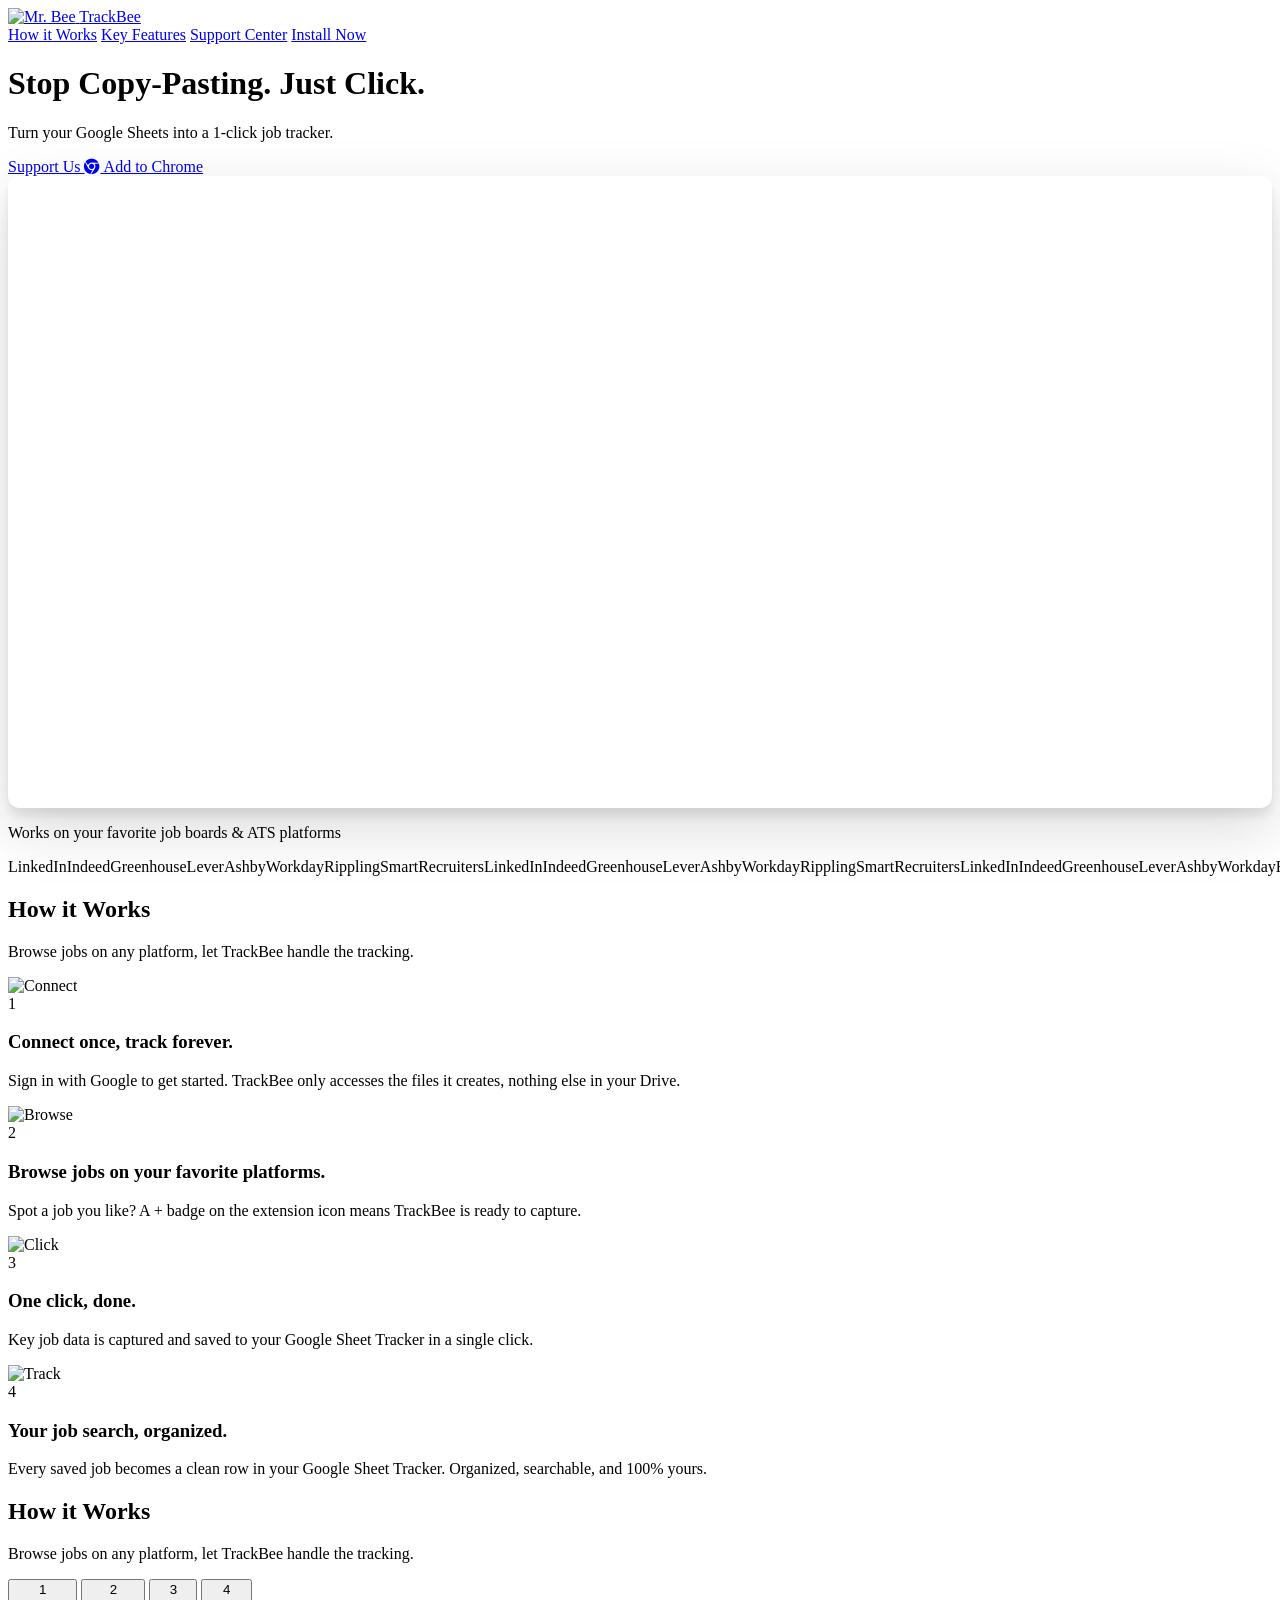
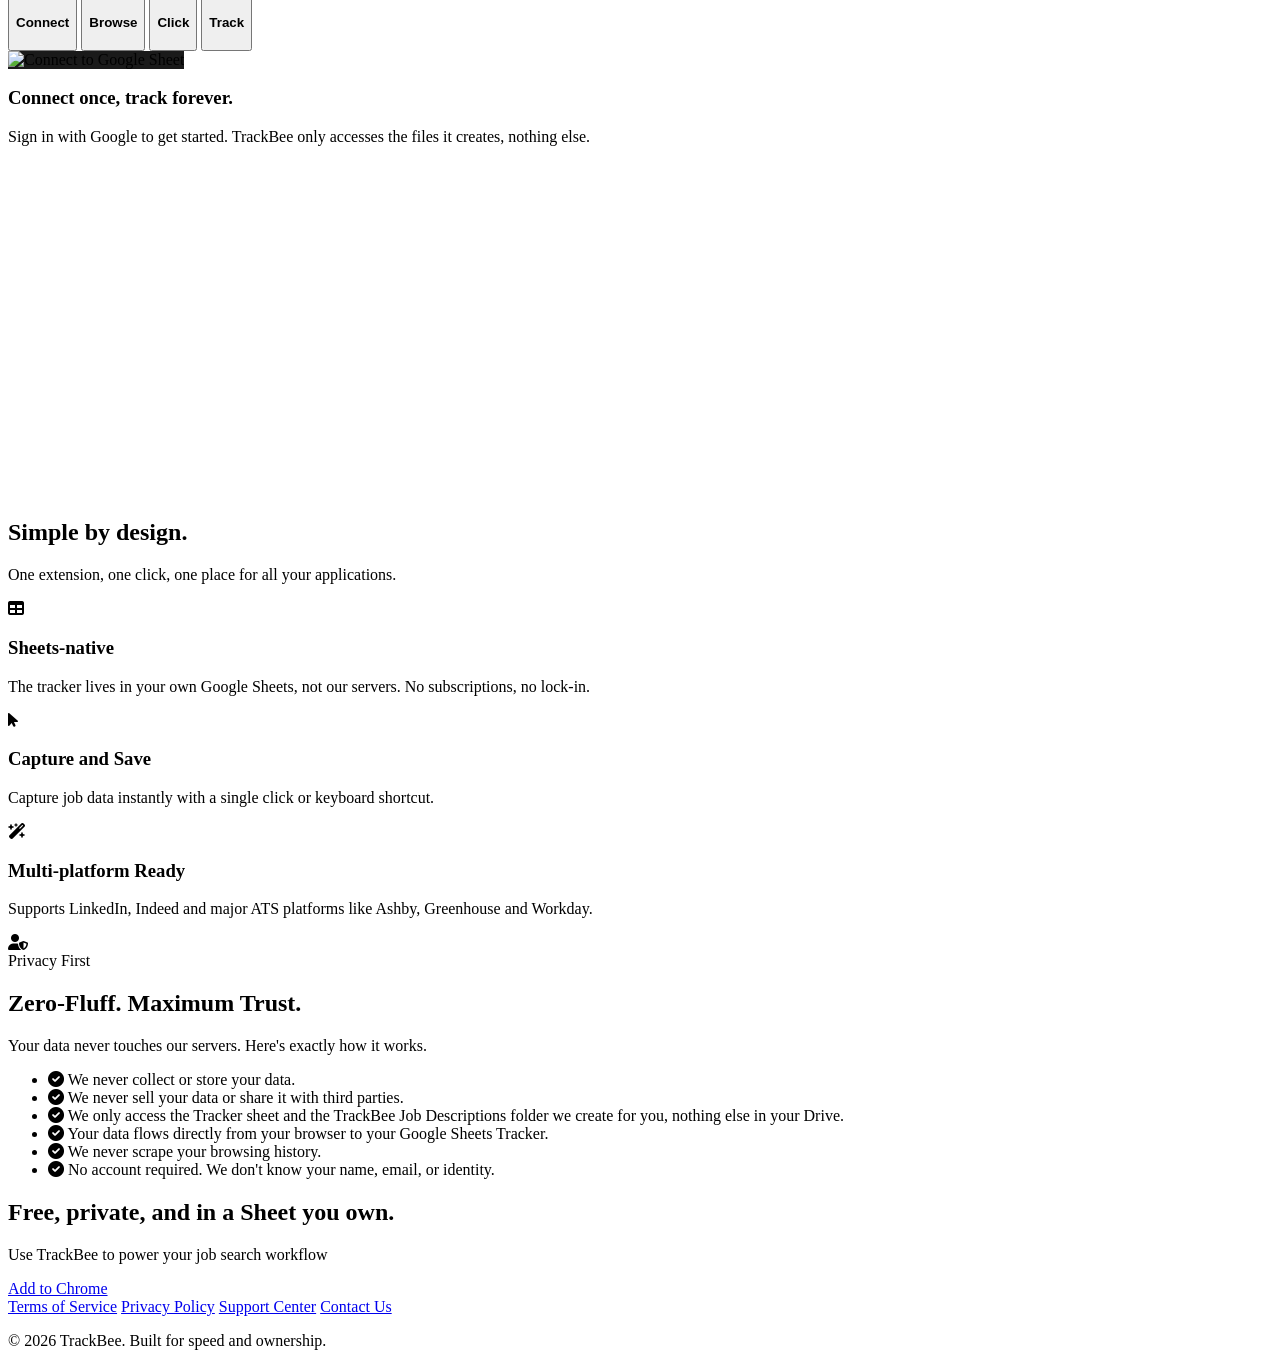
==== index.html @ 166b3d7d "Describe saved job description copies in privacy and support pages TrackBee now saves each job descr" ====
<!DOCTYPE html>
<html lang="en" class="scroll-smooth scroll-pt-20">
<head>
    <meta charset="UTF-8">
    <meta name="viewport" content="width=device-width, initial-scale=1.0">
    <title>TrackBee | One-Click Job Tracker for Google Sheets</title>
    <link rel="icon" type="image/x-icon" href="/assets/favicon.png">
    <script src="https://cdn.tailwindcss.com"></script>
    <link rel="stylesheet" href="https://cdnjs.cloudflare.com/ajax/libs/font-awesome/6.0.0/css/all.min.css">
    <link rel="stylesheet" href="styles.css">

</head>

<body class="bg-white text-slate-900 overflow-x-hidden">

    <!-- Navigation -->
    <div class="sticky top-0 z-50 bg-white/95 backdrop-blur-sm border-b border-slate-100">
        <nav class="mx-12 py-4 flex justify-between items-center">
            <a href="index.html" class="flex items-center gap-2">
                <img src="assets/mrbee.png" alt="Mr. Bee" class="h-9 w-auto bee-float">
                <span class="text-xl font-extrabold tracking-tight text-slate-900">TrackBee</span>
            </a>
            <div class="hidden md:flex items-center gap-8 text-sm font-medium text-slate-600">
                <a href="#how-it-works-desktop" class="hover:text-amber-600 transition">How it Works</a>
                <a href="#features" class="hover:text-amber-600 transition">Key Features</a>
                <a href="support.html" class="hover:text-amber-600 transition">Support Center</a>
                <a href="https://chromewebstore.google.com/detail/trackbee-job-tracker-for/ncgglpjphaeeijgcmfojhafficeecapo" target="_blank"
                   class="bg-amber-100 text-amber-700 px-4 py-2 rounded-full hover:bg-amber-200 transition font-bold">
                   Install Now
                </a>
            </div>
        </nav>
    </div>


    <!-- Hero -->
    <header class="hero hero-gradient flex flex-col overflow-hidden">
        
        <!-- Hero content: split layout on md+, stacked on mobile -->
        <div class="flex-1 flex items-center justify-center py-16">
            <div class="section-inner w-full flex flex-col md:flex-row items-center gap-8 md:gap-10">

                <!-- Left: text + CTA -->
                <div class="w-full md:w-2/3 text-left">
                    <h1 class="hero-title text-4xl md:text-5xl lg:text-6xl font-extrabold tracking-tight leading-tight mb-5 bg-clip-text text-transparent bg-gradient-to-b from-slate-900 to-slate-700">
                        Stop Copy-Pasting.
                        <span class="block mt-3 text-amber-500 underline decoration-amber-200 decoration-4 underline-offset-8">Just Click.</span>
                    </h1>
                    <p class="hero-sub text-lg text-slate-600 mb-8 leading-relaxed">
                        Turn your Google Sheets into a 1-click job tracker.
                    </p>
                    <div class="hero-cta flex flex-col sm:flex-row gap-3">
                        <a href="https://buymeacoffee.com/eemia.studio" target="_blank"
                           class="bg-white border border-slate-200 text-slate-600 px-6 py-3 rounded-xl font-bold text-base hover:border-amber-400 transition flex items-center justify-center gap-2">
                            Support Us
                        </a>
                        <a href="https://chromewebstore.google.com/detail/trackbee-job-tracker-for/ncgglpjphaeeijgcmfojhafficeecapo" target="_blank"
                           class="btn-pulse bg-slate-900 text-white px-6 py-3 rounded-xl font-bold text-base hover:bg-slate-800 transition shadow-xl shadow-slate-200 flex items-center justify-center gap-3">
                            <i class="fab fa-chrome"></i> Add to Chrome
                        </a>
                    </div>
                </div>

                <!-- Right: demo video -->
                <div class="w-full md:w-1/3 flex items-center justify-center" style="min-height:0;">
                    <div style="border-radius: 12px; box-shadow: 0 20px 60px rgba(0, 0, 0, 0.15), 0 8px 8px rgba(0, 0, 0, 0.08); width: 100%;">
                        <div style="border-radius: 12px; overflow: hidden; width: 100%;">
                            <video
                                src="assets/demo.mp4"
                                autoplay
                                muted
                                loop
                                playsinline
                                style="width:100%; max-height:100%; object-fit:contain; display:block;"
                            ></video>
                        </div>
                    </div>
                </div>

            </div>
        </div>

    </header>

    <!-- Platform rolling banner -->
    <div class="border-y border-slate-100 bg-white py-8 overflow-hidden">
        <p class="text-xs font-semibold text-slate-400 tracking-widest text-center mb-6 uppercase">Works on your favorite job boards &amp; ATS platforms</p>
        <div class="marquee-track">
            <div class="marquee-content" id="marquee-content"></div>
        </div>
    </div>


    <!-- How it Works -->
    <!--
        DESKTOP (md+): scroll-driven sticky layout — 500vh tall section, sticky panel, JS-driven tab switching
        MOBILE (<md):  simple stacked cards, no JS needed
    -->

    <!-- MOBILE: stacked cards (hidden on md+) -->
    <section id="how-it-works" class="md:hidden bg-white py-20 px-6">
        <div class="text-center mb-12">
            <h2 class="text-3xl font-bold mb-2">How it Works</h2>
            <p class="text-slate-500 text-base">Browse jobs on any platform, let TrackBee handle the tracking.</p>
        </div>
        <div class="flex flex-col gap-10 max-w-lg mx-auto">

            <!-- Mobile Step 1 -->
            <div class="flex flex-col items-center text-center">
                <img src="assets/step1.png" alt="Connect" class="w-full rounded-2xl mb-5 object-contain shadow-sm">
                <div class="flex items-center gap-3 mb-2">
                    <div class="w-8 h-8 rounded-full bg-amber-500 text-white flex items-center justify-center font-bold text-sm flex-shrink-0">1</div>
                    <h3 class="text-xl font-bold">Connect once, track forever.</h3>
                </div>
                <p class="text-slate-600 text-sm">Sign in with Google to get started. TrackBee only accesses the files it creates, nothing else in your Drive.</p>
            </div>

            <!-- Mobile Step 2 -->
            <div class="flex flex-col items-center text-center">
                <img src="assets/step2.png" alt="Browse" class="w-full rounded-2xl mb-5 object-contain shadow-sm">
                <div class="flex items-center gap-3 mb-2">
                    <div class="w-8 h-8 rounded-full bg-amber-500 text-white flex items-center justify-center font-bold text-sm flex-shrink-0">2</div>
                    <h3 class="text-xl font-bold">Browse jobs on your favorite platforms.</h3>
                </div>
                <p class="text-slate-600 text-sm">Spot a job you like? A <span class="bg-green-200 px-1 rounded font-bold">+</span> badge on the extension icon means TrackBee is ready to capture.</p>
            </div>

            <!-- Mobile Step 3 -->
            <div class="flex flex-col items-center text-center">
                <img src="assets/step3.png" alt="Click" class="w-full rounded-2xl mb-5 object-contain shadow-sm">
                <div class="flex items-center gap-3 mb-2">
                    <div class="w-8 h-8 rounded-full bg-amber-500 text-white flex items-center justify-center font-bold text-sm flex-shrink-0">3</div>
                    <h3 class="text-xl font-bold">One click, done.</h3>
                </div>
                <p class="text-slate-600 text-sm">Key job data is captured and saved to your Google Sheet Tracker in a single click.</p>
            </div>

            <!-- Mobile Step 4 -->
            <div class="flex flex-col items-center text-center">
                <img src="assets/step4.png" alt="Track" class="w-full rounded-2xl mb-5 object-contain shadow-sm">
                <div class="flex items-center gap-3 mb-2">
                    <div class="w-8 h-8 rounded-full bg-amber-500 text-white flex items-center justify-center font-bold text-sm flex-shrink-0">4</div>
                    <h3 class="text-xl font-bold">Your job search, organized.</h3>
                </div>
                <p class="text-slate-600 text-sm">Every saved job becomes a clean row in your Google Sheet Tracker. Organized, searchable, and 100% yours.</p>
            </div>

        </div>
    </section>

    <!-- DESKTOP: auto-tab switcher (hidden on mobile) -->
    <section id="how-it-works-desktop" class="hidden md:block bg-white py-20" style="max-height: 800px;">

        <!-- Section heading -->
        <div class="section-inner text-center mb-10 reveal">
            <h2 class="text-3xl md:text-4xl font-bold mb-2">How it Works</h2>
            <p class="text-slate-500 text-base md:text-lg">Browse jobs on any platform, let TrackBee handle the tracking.</p>
        </div>

        <!-- Two-column body -->
        <div class="section-inner flex flex-row gap-8 items-stretch w-full pb-10 reveal" style="height: 520px;">

            <!-- Left: step nav -->
            <div class="w-1/5 flex flex-col gap-2 flex-shrink-0 justify-center">
                <button data-step="0" class="step-btn text-left px-4 py-4 rounded-2xl border-2 border-transparent transition group">
                    <div class="flex items-center gap-3" style="position:relative;z-index:1;">
                        <div class="step-num w-9 h-9 rounded-full flex items-center justify-center font-bold text-sm flex-shrink-0" data-num="0">1</div>
                        <h4 class="font-bold text-base">Connect</h4>
                    </div>
                </button>
                <button data-step="1" class="step-btn text-left px-4 py-4 rounded-2xl border-2 border-transparent transition group">
                    <div class="flex items-center gap-3" style="position:relative;z-index:1;">
                        <div class="step-num w-9 h-9 rounded-full flex items-center justify-center font-bold text-sm flex-shrink-0" data-num="1">2</div>
                        <h4 class="font-bold text-base">Browse</h4>
                    </div>
                </button>
                <button data-step="2" class="step-btn text-left px-4 py-4 rounded-2xl border-2 border-transparent transition group">
                    <div class="flex items-center gap-3" style="position:relative;z-index:1;">
                        <div class="step-num w-9 h-9 rounded-full flex items-center justify-center font-bold text-sm flex-shrink-0" data-num="2">3</div>
                        <h4 class="font-bold text-base">Click</h4>
                    </div>
                </button>
                <button data-step="3" class="step-btn text-left px-4 py-4 rounded-2xl border-2 border-transparent transition group">
                    <div class="flex items-center gap-3" style="position:relative;z-index:1;">
                        <div class="step-num w-9 h-9 rounded-full flex items-center justify-center font-bold text-sm flex-shrink-0" data-num="3">4</div>
                        <h4 class="font-bold text-base">Track</h4>
                    </div>
                </button>
            </div>

            <!-- Right: content panel -->
            <div class="flex-1 bg-white rounded-3xl border border-slate-100 overflow-hidden relative">

                <!-- Step 1 -->
                <div class="step-panel absolute inset-0 opacity-0 pointer-events-none" data-panel="0">
                    <img src="assets/step1.png" alt="Connect to Google Sheet" class="w-full h-full object-contain object-center" style="background:#1A1A1A;">
                    <div class="step-caption">
                        <h3 class="text-xl font-bold mb-1">Connect once, track forever.</h3>
                        <p class="text-sm opacity-80">Sign in with Google to get started. TrackBee only accesses the files it creates, nothing else.</p>
                    </div>
                </div>

                <!-- Step 2 -->
                <div class="step-panel absolute inset-0 opacity-0 pointer-events-none" data-panel="1">
                    <img src="assets/step2.png" alt="Browse" class="w-full h-full object-contain object-center" style="background:#1A1A1A;">
                    <div class="step-caption">
                        <h3 class="text-xl font-bold mb-1">Browse jobs on your favorite platforms.</h3>
                        <p class="text-sm opacity-80">Spot a job you like? A <span class="bg-green-300 text-green-900 px-1 rounded font-bold">+</span> badge on the extension icon means TrackBee is ready to capture.</p>
                    </div>
                </div>

                <!-- Step 3 -->
                <div class="step-panel absolute inset-0 opacity-0 pointer-events-none" data-panel="2">
                    <img src="assets/step3.png" alt="Click" class="w-full h-full object-contain object-center" style="background:#1A1A1A;">
                    <div class="step-caption">
                        <h3 class="text-xl font-bold mb-1">One click, done.</h3>
                        <p class="text-sm opacity-80">Key job data is captured and saved to your Google Sheet Tracker in a single click.</p>
                    </div>
                </div>

                <!-- Step 4 -->
                <div class="step-panel absolute inset-0 opacity-0 pointer-events-none" data-panel="3">
                    <img src="assets/step4.png" alt="Track" class="w-full h-full object-contain object-center" style="background:#1A1A1A;">
                    <div class="step-caption">
                        <h3 class="text-xl font-bold mb-1">Your job search, organized.</h3>
                        <p class="text-sm opacity-80">Every saved job becomes a clean row in your Tracker. Organized, searchable, and 100% yours.</p>
                    </div>
                </div>
            </div>
        </div>
    </section>

    <!-- Core Features -->
    <section id="features" class="py-24 bg-slate-50 border-y border-slate-100 reveal">
        <div class="section-inner">
            <div class="text-center mb-16">
                <h2 class="text-3xl font-bold mb-4">Simple by design.</h2>
                <p class="text-slate-500">One extension, one click, one place for all your applications.</p>
            </div>

            <div class="grid md:grid-cols-3 gap-12">
                <!-- Feature 1 -->
                <div class="group bg-white p-6 rounded-2xl border border-slate-200 reveal">
                    <div class="w-12 h-12 bg-green-100 text-green-600 rounded-lg flex items-center justify-center mb-6 group-hover:bg-green-500 group-hover:text-white transition">
                        <i class="fas fa-table text-xl"></i>
                    </div>
                    <h3 class="text-xl font-bold mb-3">Sheets-native</h3>
                    <p class="text-slate-600 leading-relaxed text-sm">The tracker lives in your own Google Sheets, not our servers. No subscriptions, no lock-in.</p>
                </div>

                <!-- Feature 2 -->
                <div class="group bg-white p-6 rounded-2xl border border-slate-200 reveal">
                    <div class="w-12 h-12 bg-blue-100 text-blue-600 rounded-lg flex items-center justify-center mb-6 group-hover:bg-blue-500 group-hover:text-white transition">
                        <i class="fas fa-arrow-pointer text-xl"></i>
                    </div>
                    <h3 class="text-xl font-bold mb-3">Capture and Save</h3>
                    <p class="text-slate-600 leading-relaxed text-sm">Capture job data instantly with a single click or keyboard shortcut.</p>
                </div>

                <!-- Feature 3 -->
                <div class="group bg-white p-6 rounded-2xl border border-slate-200 reveal">
                    <div class="w-12 h-12 bg-amber-100 text-amber-600 rounded-lg flex items-center justify-center mb-6 group-hover:bg-amber-500 group-hover:text-white transition">
                        <i class="fas fa-magic-wand-sparkles text-xl"></i>
                    </div>
                    <h3 class="text-xl font-bold mb-3">Multi-platform Ready</h3>
                    <p class="text-slate-600 leading-relaxed text-sm">Supports LinkedIn, Indeed and major ATS platforms like Ashby, Greenhouse and Workday.</p>
                </div>
            </div>
        </div>
    </section>

    <!-- Trust & Privacy -->
    <section id="privacy" class="py-24">
        <div class="section-inner">
            <div class="bg-slate-900 text-white p-8 md:p-12 rounded-3xl relative overflow-hidden reveal">
            <div class="absolute top-0 right-0 p-8 opacity-10">
                <i class="fas fa-user-shield text-9xl"></i>
            </div>
            
            <div class="relative z-10">
                <div class="inline-block bg-amber-500 text-slate-900 px-4 py-1 rounded-full text-xs font-bold uppercase mb-4">
                    Privacy First
                </div>
                <h2 class="text-3xl font-bold mb-6">Zero-Fluff. Maximum Trust.</h2>
                <p class="text-lg text-slate-300 mb-8">Your data never touches our servers. Here's exactly how it works.</p>
                
                <ul class="space-y-4">
                    <li class="flex items-start gap-3">
                        <i class="fas fa-check-circle text-amber-500 mt-1"></i>
                        <span>We never collect or store your data.</span>
                    </li>
                
                    <li class="flex items-start gap-3">
                        <i class="fas fa-check-circle text-amber-500 mt-1"></i>
                        <span>We never sell your data or share it with third parties.</span>
                    </li>
                    <li class="flex items-start gap-3">
                        <i class="fas fa-check-circle text-amber-500 mt-1"></i>
                        <span>We only access the Tracker sheet and the TrackBee Job Descriptions folder we create for you, nothing else in your Drive.</span>
                    </li>
                    <li class="flex items-start gap-3">
                        <i class="fas fa-check-circle text-amber-500 mt-1"></i>
                        <span>Your data flows directly from your browser to your Google Sheets Tracker.</span>
                    </li>
                    <li class="flex items-start gap-3">
                        <i class="fas fa-check-circle text-amber-500 mt-1"></i>
                        <span>We never scrape your browsing history.</span>
                    </li>
                    <li class="flex items-start gap-3">
                        <i class="fas fa-check-circle text-amber-500 mt-1"></i>
                        <span>No account required. We don't know your name, email, or identity.</span>
                    </li>
                </ul>
            </div>
        </div>
        </div>
    </section>

    <!-- Roadmap -->
    <!--  SECTION HIDDEN
    <section class="py-24 max-w-7xl mx-auto px-6 text-center">
        <h2 class="text-3xl font-bold mb-12">Our Roadmap</h2>
        <div class="flex flex-col md:flex-row gap-8 justify-center items-center">
            <div class="bg-amber-50 border-2 border-amber-200 p-6 rounded-2xl w-full max-w-xs relative text-left">
                <div class="absolute -top-3 -left-3 bg-amber-500 text-white text-xs font-bold px-2 py-1 rounded">ACTIVE</div>
                <h4 class="font-bold mb-2">Phase 1: Google Sheets</h4>
                <p class="text-sm text-slate-600">Perfecting the "save to spreadsheet" experience with custom field mapping.</p>
            </div>
            <i class="fas fa-arrow-right text-slate-200 hidden md:block"></i>
            <div class="bg-slate-50 border border-slate-200 p-6 rounded-2xl w-full max-w-xs opacity-60 text-left">
                <h4 class="font-bold mb-2">Phase 2: Notion</h4>
                <p class="text-sm text-slate-600">The "Sweet Spot" for Kanban and rich notes lovers. Native Notion API integration.</p>
            </div>
            <i class="fas fa-arrow-right text-slate-200 hidden md:block"></i>
            <div class="bg-slate-50 border border-slate-200 p-6 rounded-2xl w-full max-w-xs opacity-60 text-left">
                <h4 class="font-bold mb-2">Phase 3: Custom DB</h4>
                <p class="text-sm text-slate-600">Advanced features only if 1,000+ users ask for it. Ownership remains yours.</p>
            </div>
        </div>
    </section>
    -->

    <!-- Final CTA -->
    <section class="bg-amber-500 text-slate-900 py-24 text-center px-6">
        <h2 class="text-4xl font-bold mb-6">Free, private, and in a Sheet you own.</h2>
        <p class="text-slate-800 mb-10 max-w-xl mx-auto text-lg leading-relaxed">
            Use TrackBee to power your job search workflow
        </p>
        <a href="https://chromewebstore.google.com/detail/trackbee-job-tracker-for/ncgglpjphaeeijgcmfojhafficeecapo" target="_blank" class="bg-slate-900 text-white px-10 py-5 rounded-xl font-bold text-xl hover:bg-slate-800 transition inline-flex items-center gap-3 shadow-2xl">
             Add to Chrome
        </a>
    </section>

    <!-- Footer -->
    <footer class="py-12 border-t border-slate-100 text-center px-6 text-slate-500">
        <div class="flex flex-wrap justify-center gap-6 text-sm mb-8 font-medium">
            <a href="terms.html" class="hover:text-amber-600 transition">Terms of Service</a>
            <a href="privacy.html" class="hover:text-amber-600 transition">Privacy Policy</a>
            <a href="support.html" class="hover:text-amber-600 transition">Support Center</a>
            <a href="mailto:support@usetrackbee.com?subject=TrackBee%20Inquiry" class="hover:text-amber-600 transition">Contact Us</a>
        </div>
        <p class="text-xs">&copy; 2026 TrackBee. Built for speed and ownership.</p>
    </footer>

        <!-- Tab Switching Logic -->
        <script>
            (() => {
                // ── Scroll-reveal ─────────────────────────────────────────────────────
                const revealObserver = new IntersectionObserver((entries) => {
                    entries.forEach(e => { if (e.isIntersecting) { e.target.classList.add('visible'); revealObserver.unobserve(e.target); } });
                }, { threshold: 0.12 });
                document.querySelectorAll('.reveal').forEach(el => revealObserver.observe(el));

                // ── Auto-tab switcher ─────────────────────────────────────────────────
                const stepBtns = Array.from(document.querySelectorAll('.step-btn'));
                const panels   = Array.from(document.querySelectorAll('.step-panel'));
                const STEPS    = stepBtns.length;
                const DURATION = 5000;
                let activeStep = 0;
                let timer      = null;

                // Inject fill div and restore simple number circles
                stepBtns.forEach((btn, i) => {
                    const num = btn.querySelector('.step-num');
                    num.innerHTML = `${i + 1}`;

                    // Add fill layer behind button content
                    const fill = document.createElement('div');
                    fill.className = 'step-btn-fill';
                    btn.insertBefore(fill, btn.firstChild);
                });

                function activateStep(idx) {
                    activeStep = idx;

                    stepBtns.forEach((btn, i) => {
                        const num  = btn.querySelector('.step-num');
                        const fill = btn.querySelector('.step-btn-fill');
                        const isActive = i === idx;

                        btn.classList.toggle('active-step', isActive);
                        num.classList.toggle('bg-amber-500',   isActive);
                        num.classList.toggle('text-white',     isActive);
                        num.classList.toggle('bg-slate-100',  !isActive);
                        num.classList.toggle('text-slate-400', !isActive);

                        // Reset fill instantly
                        fill.style.transition = 'none';
                        fill.style.width = '0%';
                    });

                    panels.forEach((p, i) => {
                        const show = i === idx;
                        p.style.opacity       = show ? '1' : '0';
                        p.style.pointerEvents = show ? 'auto' : 'none';
                        if (show) {
                            p.style.transform = 'scale(0.97)';
                            requestAnimationFrame(() => {
                                p.style.transition = 'opacity 0.35s ease, transform 0.35s ease';
                                p.style.transform  = 'scale(1)';
                            });
                        }
                    });

                    // Animate button fill upward over DURATION
                    const activeFill = stepBtns[idx].querySelector('.step-btn-fill');
                    requestAnimationFrame(() => {
                        requestAnimationFrame(() => {
                            activeFill.style.transition = `width ${DURATION}ms linear`;
                            activeFill.style.width = '100%';
                        });
                    });
                }

                function startTimer() {
                    clearInterval(timer);
                    timer = setInterval(() => {
                        activateStep((activeStep + 1) % STEPS);
                    }, DURATION);
                }

                stepBtns.forEach((btn, idx) => {
                    btn.addEventListener('click', () => {
                        activateStep(idx);
                        startTimer();
                    });
                });

                activateStep(0);
                startTimer();
            })();
        </script>
    
    <script>
        // Rolling marquee banner
        const platforms = [
            'LinkedIn', 'Indeed', 'Greenhouse', 'Lever',
            'Ashby', 'Workday', 'Rippling', 'SmartRecruiters'
        ];
        const track = document.getElementById('marquee-content');

        // Duplicate list 3x for seamless loop
        [...platforms, ...platforms, ...platforms].forEach((name) => {
            const span = document.createElement('span');
            span.className = 'marquee-item';
            span.textContent = name;
            track.appendChild(span);
        });
    </script>

</body>
</html>
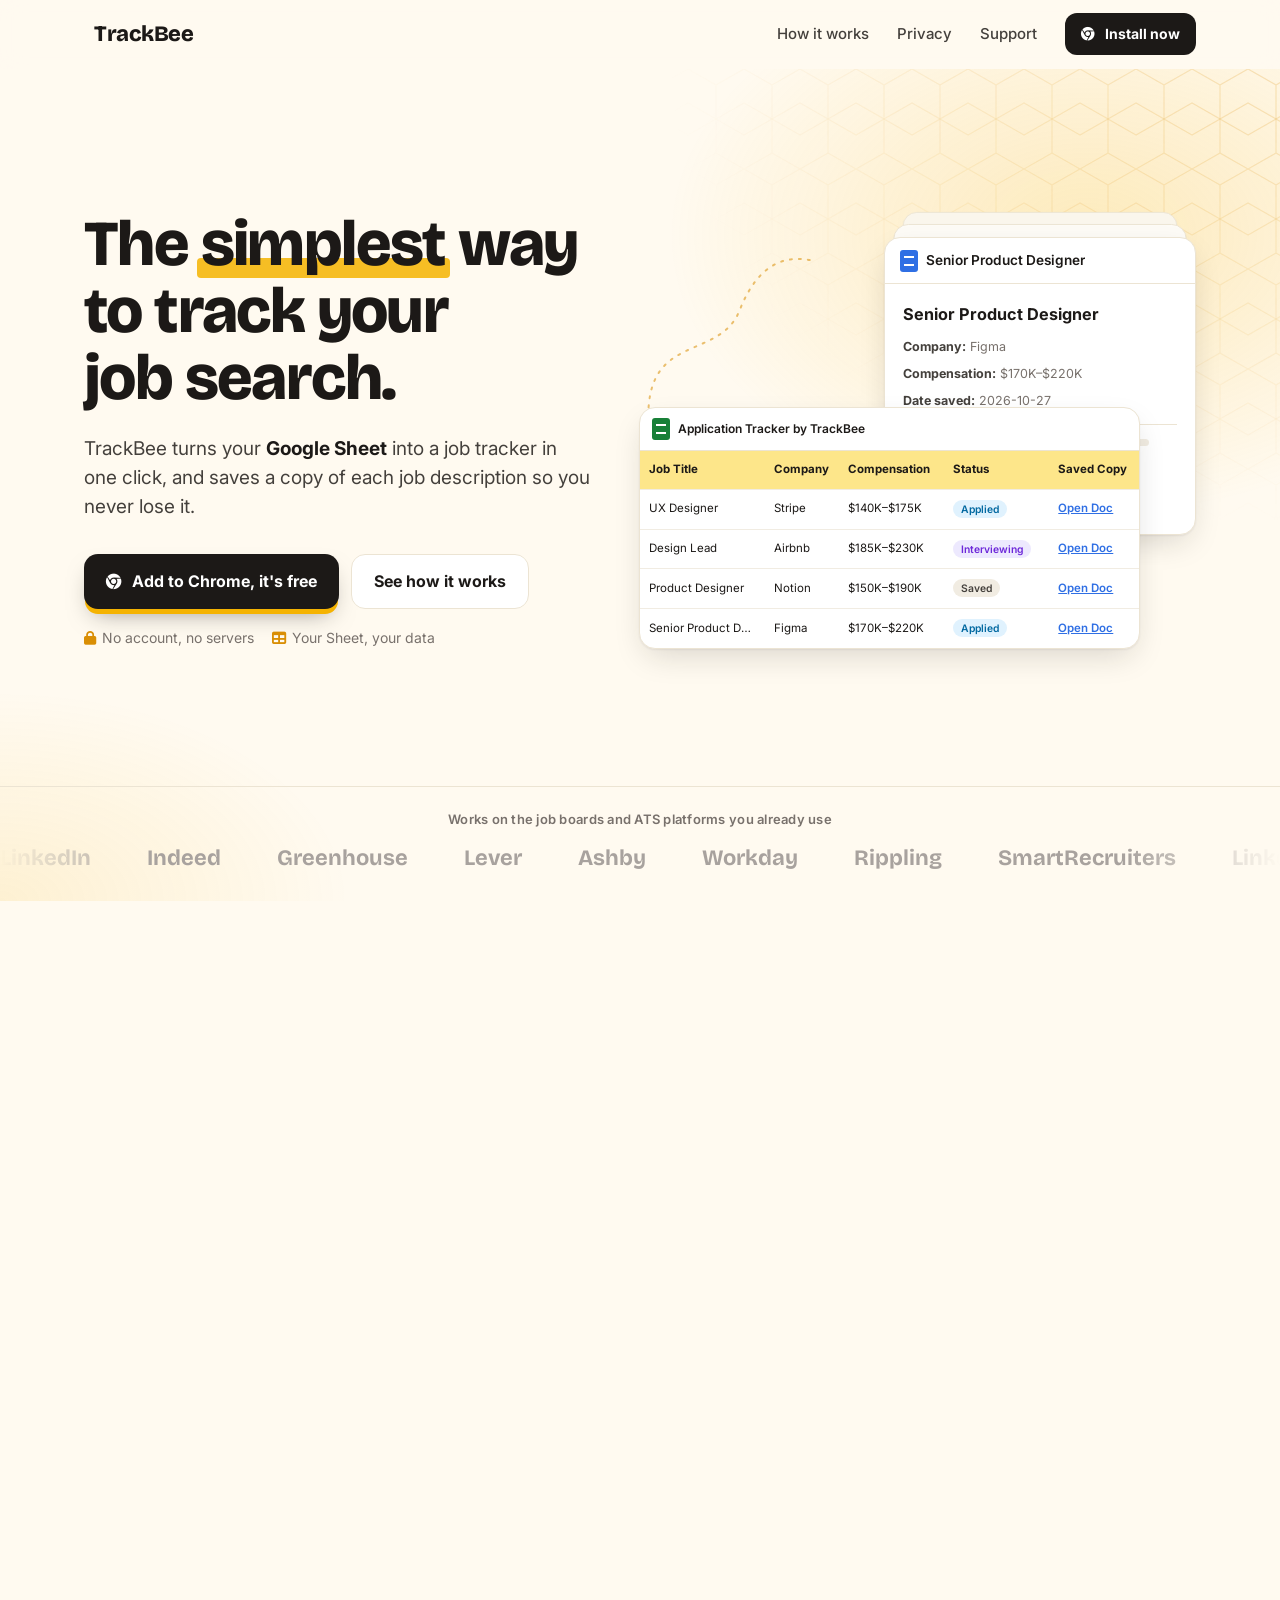
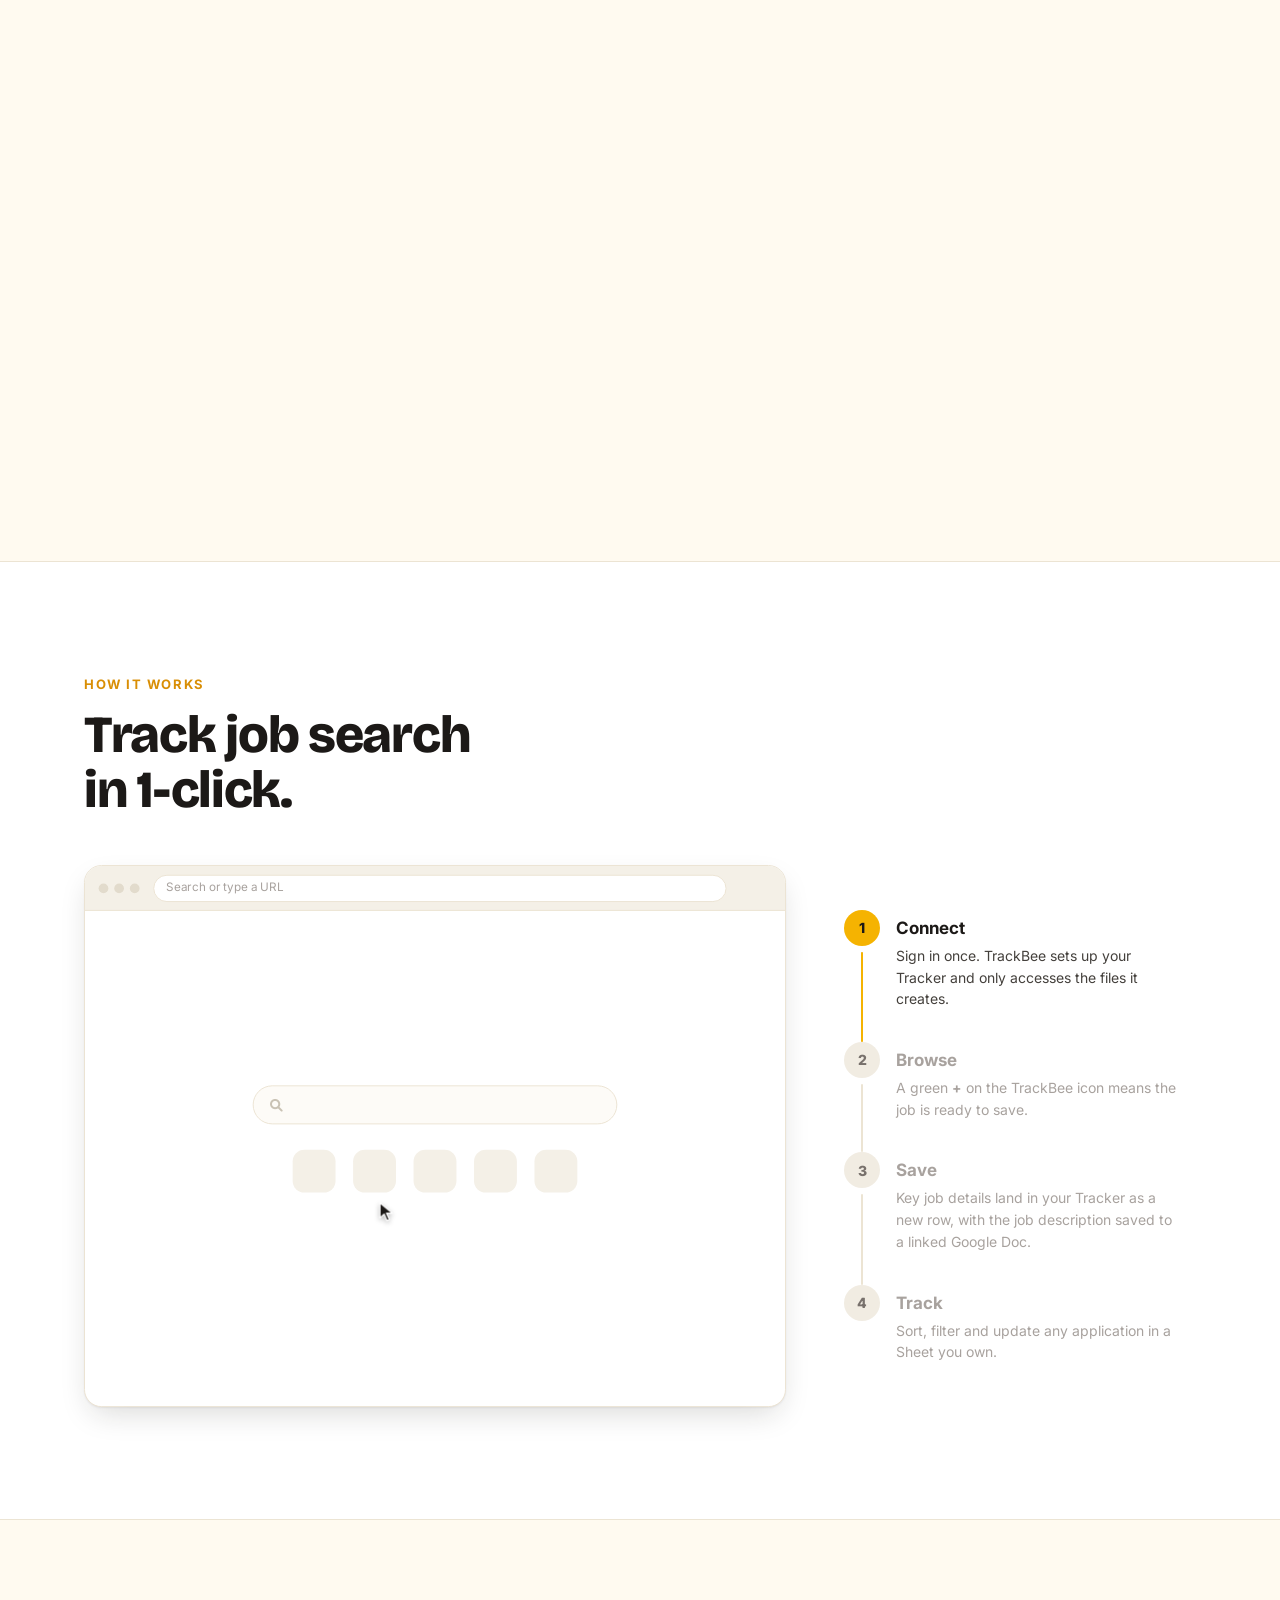
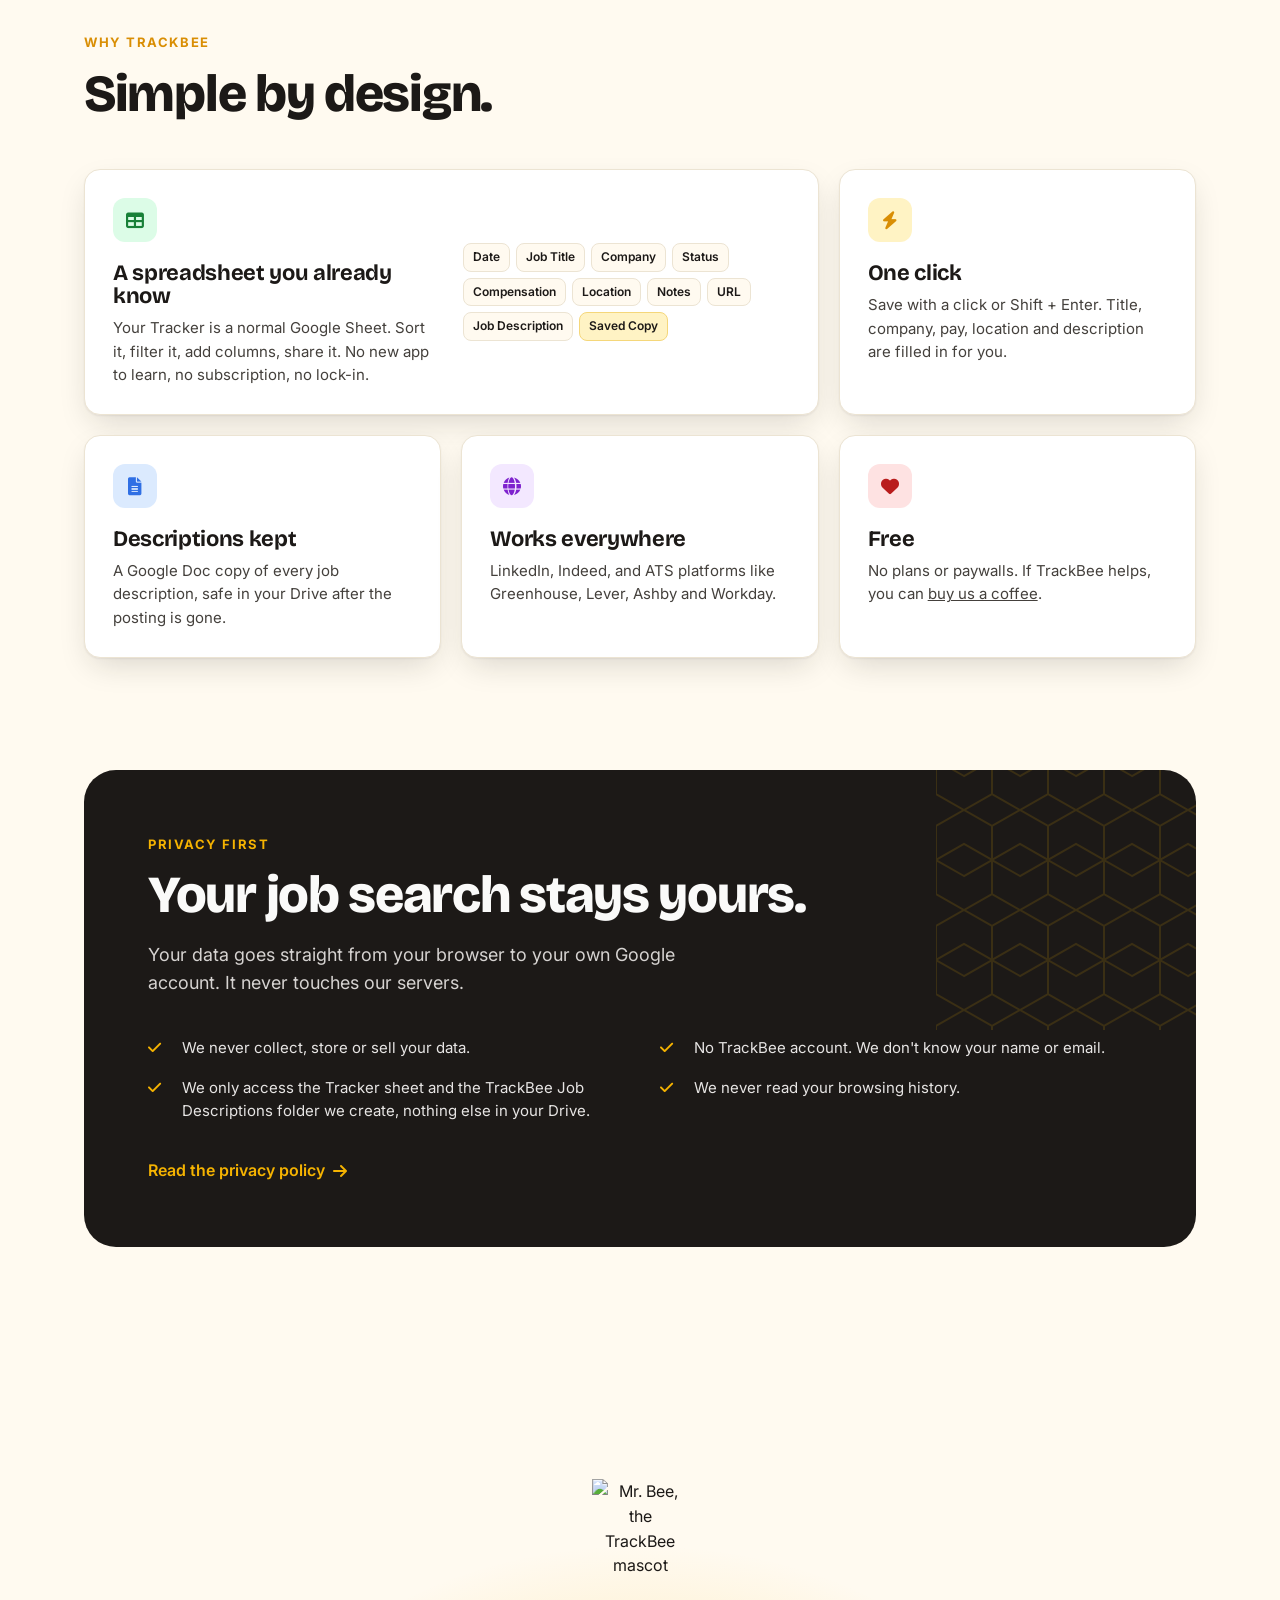
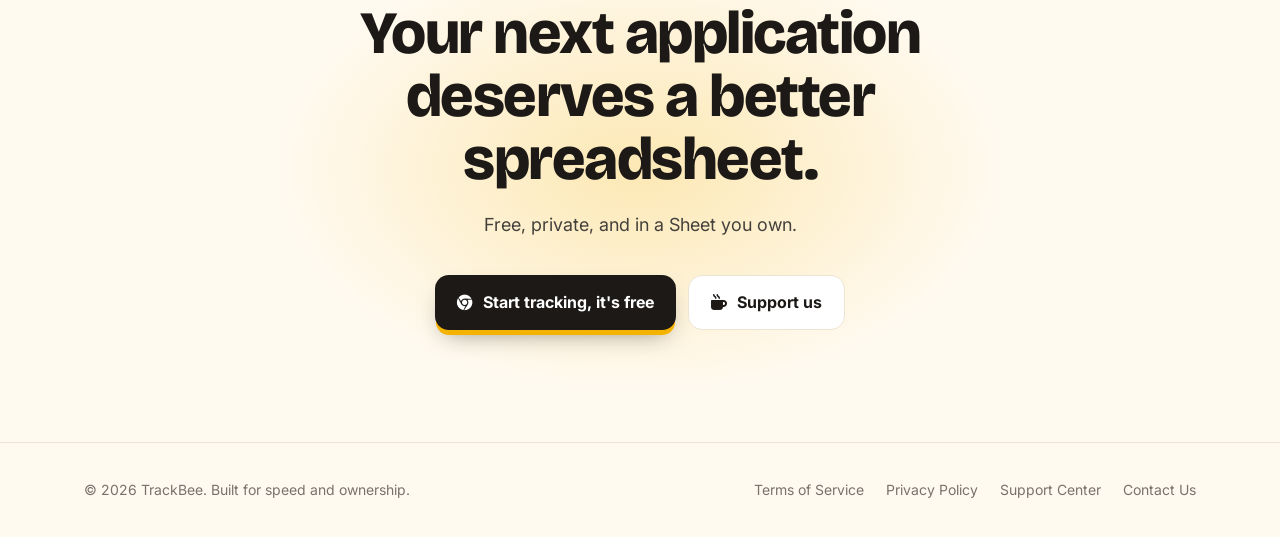
==== commit 69121b0f: "Redesign the landing page around saved job descriptions Rebuild the home page with its own styleshee" ====
--- a/index.html
+++ b/index.html
@@ -1,472 +1,592 @@
-<!DOCTYPE html>
-<html lang="en" class="scroll-smooth scroll-pt-20">
-<head>
-    <meta charset="UTF-8">
-    <meta name="viewport" content="width=device-width, initial-scale=1.0">
-    <title>TrackBee | One-Click Job Tracker for Google Sheets</title>
-    <link rel="icon" type="image/x-icon" href="/assets/favicon.png">
-    <script src="https://cdn.tailwindcss.com"></script>
-    <link rel="stylesheet" href="https://cdnjs.cloudflare.com/ajax/libs/font-awesome/6.0.0/css/all.min.css">
-    <link rel="stylesheet" href="styles.css">
-
-</head>
-
-<body class="bg-white text-slate-900 overflow-x-hidden">
-
-    <!-- Navigation -->
-    <div class="sticky top-0 z-50 bg-white/95 backdrop-blur-sm border-b border-slate-100">
-        <nav class="mx-12 py-4 flex justify-between items-center">
-            <a href="index.html" class="flex items-center gap-2">
-                <img src="assets/mrbee.png" alt="Mr. Bee" class="h-9 w-auto bee-float">
-                <span class="text-xl font-extrabold tracking-tight text-slate-900">TrackBee</span>
-            </a>
-            <div class="hidden md:flex items-center gap-8 text-sm font-medium text-slate-600">
-                <a href="#how-it-works-desktop" class="hover:text-amber-600 transition">How it Works</a>
-                <a href="#features" class="hover:text-amber-600 transition">Key Features</a>
-                <a href="support.html" class="hover:text-amber-600 transition">Support Center</a>
-                <a href="https://chromewebstore.google.com/detail/trackbee-job-tracker-for/ncgglpjphaeeijgcmfojhafficeecapo" target="_blank"
-                   class="bg-amber-100 text-amber-700 px-4 py-2 rounded-full hover:bg-amber-200 transition font-bold">
-                   Install Now
-                </a>
-            </div>
-        </nav>
-    </div>
-
-
-    <!-- Hero -->
-    <header class="hero hero-gradient flex flex-col overflow-hidden">
-        
-        <!-- Hero content: split layout on md+, stacked on mobile -->
-        <div class="flex-1 flex items-center justify-center py-16">
-            <div class="section-inner w-full flex flex-col md:flex-row items-center gap-8 md:gap-10">
-
-                <!-- Left: text + CTA -->
-                <div class="w-full md:w-2/3 text-left">
-                    <h1 class="hero-title text-4xl md:text-5xl lg:text-6xl font-extrabold tracking-tight leading-tight mb-5 bg-clip-text text-transparent bg-gradient-to-b from-slate-900 to-slate-700">
-                        Stop Copy-Pasting.
-                        <span class="block mt-3 text-amber-500 underline decoration-amber-200 decoration-4 underline-offset-8">Just Click.</span>
-                    </h1>
-                    <p class="hero-sub text-lg text-slate-600 mb-8 leading-relaxed">
-                        Turn your Google Sheets into a 1-click job tracker.
-                    </p>
-                    <div class="hero-cta flex flex-col sm:flex-row gap-3">
-                        <a href="https://buymeacoffee.com/eemia.studio" target="_blank"
-                           class="bg-white border border-slate-200 text-slate-600 px-6 py-3 rounded-xl font-bold text-base hover:border-amber-400 transition flex items-center justify-center gap-2">
-                            Support Us
-                        </a>
-                        <a href="https://chromewebstore.google.com/detail/trackbee-job-tracker-for/ncgglpjphaeeijgcmfojhafficeecapo" target="_blank"
-                           class="btn-pulse bg-slate-900 text-white px-6 py-3 rounded-xl font-bold text-base hover:bg-slate-800 transition shadow-xl shadow-slate-200 flex items-center justify-center gap-3">
-                            <i class="fab fa-chrome"></i> Add to Chrome
-                        </a>
-                    </div>
-                </div>
-
-                <!-- Right: demo video -->
-                <div class="w-full md:w-1/3 flex items-center justify-center" style="min-height:0;">
-                    <div style="border-radius: 12px; box-shadow: 0 20px 60px rgba(0, 0, 0, 0.15), 0 8px 8px rgba(0, 0, 0, 0.08); width: 100%;">
-                        <div style="border-radius: 12px; overflow: hidden; width: 100%;">
-                            <video
-                                src="assets/demo.mp4"
-                                autoplay
-                                muted
-                                loop
-                                playsinline
-                                style="width:100%; max-height:100%; object-fit:contain; display:block;"
-                            ></video>
-                        </div>
-                    </div>
-                </div>
-
-            </div>
-        </div>
-
-    </header>
-
-    <!-- Platform rolling banner -->
-    <div class="border-y border-slate-100 bg-white py-8 overflow-hidden">
-        <p class="text-xs font-semibold text-slate-400 tracking-widest text-center mb-6 uppercase">Works on your favorite job boards &amp; ATS platforms</p>
-        <div class="marquee-track">
-            <div class="marquee-content" id="marquee-content"></div>
-        </div>
-    </div>
-
-
-    <!-- How it Works -->
-    <!--
-        DESKTOP (md+): scroll-driven sticky layout — 500vh tall section, sticky panel, JS-driven tab switching
-        MOBILE (<md):  simple stacked cards, no JS needed
-    -->
-
-    <!-- MOBILE: stacked cards (hidden on md+) -->
-    <section id="how-it-works" class="md:hidden bg-white py-20 px-6">
-        <div class="text-center mb-12">
-            <h2 class="text-3xl font-bold mb-2">How it Works</h2>
-            <p class="text-slate-500 text-base">Browse jobs on any platform, let TrackBee handle the tracking.</p>
-        </div>
-        <div class="flex flex-col gap-10 max-w-lg mx-auto">
-
-            <!-- Mobile Step 1 -->
-            <div class="flex flex-col items-center text-center">
-                <img src="assets/step1.png" alt="Connect" class="w-full rounded-2xl mb-5 object-contain shadow-sm">
-                <div class="flex items-center gap-3 mb-2">
-                    <div class="w-8 h-8 rounded-full bg-amber-500 text-white flex items-center justify-center font-bold text-sm flex-shrink-0">1</div>
-                    <h3 class="text-xl font-bold">Connect once, track forever.</h3>
-                </div>
-                <p class="text-slate-600 text-sm">Sign in with Google to get started. TrackBee only accesses the files it creates, nothing else in your Drive.</p>
-            </div>
-
-            <!-- Mobile Step 2 -->
-            <div class="flex flex-col items-center text-center">
-                <img src="assets/step2.png" alt="Browse" class="w-full rounded-2xl mb-5 object-contain shadow-sm">
-                <div class="flex items-center gap-3 mb-2">
-                    <div class="w-8 h-8 rounded-full bg-amber-500 text-white flex items-center justify-center font-bold text-sm flex-shrink-0">2</div>
-                    <h3 class="text-xl font-bold">Browse jobs on your favorite platforms.</h3>
-                </div>
-                <p class="text-slate-600 text-sm">Spot a job you like? A <span class="bg-green-200 px-1 rounded font-bold">+</span> badge on the extension icon means TrackBee is ready to capture.</p>
-            </div>
-
-            <!-- Mobile Step 3 -->
-            <div class="flex flex-col items-center text-center">
-                <img src="assets/step3.png" alt="Click" class="w-full rounded-2xl mb-5 object-contain shadow-sm">
-                <div class="flex items-center gap-3 mb-2">
-                    <div class="w-8 h-8 rounded-full bg-amber-500 text-white flex items-center justify-center font-bold text-sm flex-shrink-0">3</div>
-                    <h3 class="text-xl font-bold">One click, done.</h3>
-                </div>
-                <p class="text-slate-600 text-sm">Key job data is captured and saved to your Google Sheet Tracker in a single click.</p>
-            </div>
-
-            <!-- Mobile Step 4 -->
-            <div class="flex flex-col items-center text-center">
-                <img src="assets/step4.png" alt="Track" class="w-full rounded-2xl mb-5 object-contain shadow-sm">
-                <div class="flex items-center gap-3 mb-2">
-                    <div class="w-8 h-8 rounded-full bg-amber-500 text-white flex items-center justify-center font-bold text-sm flex-shrink-0">4</div>
-                    <h3 class="text-xl font-bold">Your job search, organized.</h3>
-                </div>
-                <p class="text-slate-600 text-sm">Every saved job becomes a clean row in your Google Sheet Tracker. Organized, searchable, and 100% yours.</p>
-            </div>
-
-        </div>
-    </section>
-
-    <!-- DESKTOP: auto-tab switcher (hidden on mobile) -->
-    <section id="how-it-works-desktop" class="hidden md:block bg-white py-20" style="max-height: 800px;">
-
-        <!-- Section heading -->
-        <div class="section-inner text-center mb-10 reveal">
-            <h2 class="text-3xl md:text-4xl font-bold mb-2">How it Works</h2>
-            <p class="text-slate-500 text-base md:text-lg">Browse jobs on any platform, let TrackBee handle the tracking.</p>
-        </div>
-
-        <!-- Two-column body -->
-        <div class="section-inner flex flex-row gap-8 items-stretch w-full pb-10 reveal" style="height: 520px;">
-
-            <!-- Left: step nav -->
-            <div class="w-1/5 flex flex-col gap-2 flex-shrink-0 justify-center">
-                <button data-step="0" class="step-btn text-left px-4 py-4 rounded-2xl border-2 border-transparent transition group">
-                    <div class="flex items-center gap-3" style="position:relative;z-index:1;">
-                        <div class="step-num w-9 h-9 rounded-full flex items-center justify-center font-bold text-sm flex-shrink-0" data-num="0">1</div>
-                        <h4 class="font-bold text-base">Connect</h4>
-                    </div>
-                </button>
-                <button data-step="1" class="step-btn text-left px-4 py-4 rounded-2xl border-2 border-transparent transition group">
-                    <div class="flex items-center gap-3" style="position:relative;z-index:1;">
-                        <div class="step-num w-9 h-9 rounded-full flex items-center justify-center font-bold text-sm flex-shrink-0" data-num="1">2</div>
-                        <h4 class="font-bold text-base">Browse</h4>
-                    </div>
-                </button>
-                <button data-step="2" class="step-btn text-left px-4 py-4 rounded-2xl border-2 border-transparent transition group">
-                    <div class="flex items-center gap-3" style="position:relative;z-index:1;">
-                        <div class="step-num w-9 h-9 rounded-full flex items-center justify-center font-bold text-sm flex-shrink-0" data-num="2">3</div>
-                        <h4 class="font-bold text-base">Click</h4>
-                    </div>
-                </button>
-                <button data-step="3" class="step-btn text-left px-4 py-4 rounded-2xl border-2 border-transparent transition group">
-                    <div class="flex items-center gap-3" style="position:relative;z-index:1;">
-                        <div class="step-num w-9 h-9 rounded-full flex items-center justify-center font-bold text-sm flex-shrink-0" data-num="3">4</div>
-                        <h4 class="font-bold text-base">Track</h4>
-                    </div>
-                </button>
-            </div>
-
-            <!-- Right: content panel -->
-            <div class="flex-1 bg-white rounded-3xl border border-slate-100 overflow-hidden relative">
-
-                <!-- Step 1 -->
-                <div class="step-panel absolute inset-0 opacity-0 pointer-events-none" data-panel="0">
-                    <img src="assets/step1.png" alt="Connect to Google Sheet" class="w-full h-full object-contain object-center" style="background:#1A1A1A;">
-                    <div class="step-caption">
-                        <h3 class="text-xl font-bold mb-1">Connect once, track forever.</h3>
-                        <p class="text-sm opacity-80">Sign in with Google to get started. TrackBee only accesses the files it creates, nothing else.</p>
-                    </div>
-                </div>
-
-                <!-- Step 2 -->
-                <div class="step-panel absolute inset-0 opacity-0 pointer-events-none" data-panel="1">
-                    <img src="assets/step2.png" alt="Browse" class="w-full h-full object-contain object-center" style="background:#1A1A1A;">
-                    <div class="step-caption">
-                        <h3 class="text-xl font-bold mb-1">Browse jobs on your favorite platforms.</h3>
-                        <p class="text-sm opacity-80">Spot a job you like? A <span class="bg-green-300 text-green-900 px-1 rounded font-bold">+</span> badge on the extension icon means TrackBee is ready to capture.</p>
-                    </div>
-                </div>
-
-                <!-- Step 3 -->
-                <div class="step-panel absolute inset-0 opacity-0 pointer-events-none" data-panel="2">
-                    <img src="assets/step3.png" alt="Click" class="w-full h-full object-contain object-center" style="background:#1A1A1A;">
-                    <div class="step-caption">
-                        <h3 class="text-xl font-bold mb-1">One click, done.</h3>
-                        <p class="text-sm opacity-80">Key job data is captured and saved to your Google Sheet Tracker in a single click.</p>
-                    </div>
-                </div>
-
-                <!-- Step 4 -->
-                <div class="step-panel absolute inset-0 opacity-0 pointer-events-none" data-panel="3">
-                    <img src="assets/step4.png" alt="Track" class="w-full h-full object-contain object-center" style="background:#1A1A1A;">
-                    <div class="step-caption">
-                        <h3 class="text-xl font-bold mb-1">Your job search, organized.</h3>
-                        <p class="text-sm opacity-80">Every saved job becomes a clean row in your Tracker. Organized, searchable, and 100% yours.</p>
-                    </div>
-                </div>
-            </div>
-        </div>
-    </section>
-
-    <!-- Core Features -->
-    <section id="features" class="py-24 bg-slate-50 border-y border-slate-100 reveal">
-        <div class="section-inner">
-            <div class="text-center mb-16">
-                <h2 class="text-3xl font-bold mb-4">Simple by design.</h2>
-                <p class="text-slate-500">One extension, one click, one place for all your applications.</p>
-            </div>
-
-            <div class="grid md:grid-cols-3 gap-12">
-                <!-- Feature 1 -->
-                <div class="group bg-white p-6 rounded-2xl border border-slate-200 reveal">
-                    <div class="w-12 h-12 bg-green-100 text-green-600 rounded-lg flex items-center justify-center mb-6 group-hover:bg-green-500 group-hover:text-white transition">
-                        <i class="fas fa-table text-xl"></i>
-                    </div>
-                    <h3 class="text-xl font-bold mb-3">Sheets-native</h3>
-                    <p class="text-slate-600 leading-relaxed text-sm">The tracker lives in your own Google Sheets, not our servers. No subscriptions, no lock-in.</p>
-                </div>
-
-                <!-- Feature 2 -->
-                <div class="group bg-white p-6 rounded-2xl border border-slate-200 reveal">
-                    <div class="w-12 h-12 bg-blue-100 text-blue-600 rounded-lg flex items-center justify-center mb-6 group-hover:bg-blue-500 group-hover:text-white transition">
-                        <i class="fas fa-arrow-pointer text-xl"></i>
-                    </div>
-                    <h3 class="text-xl font-bold mb-3">Capture and Save</h3>
-                    <p class="text-slate-600 leading-relaxed text-sm">Capture job data instantly with a single click or keyboard shortcut.</p>
-                </div>
-
-                <!-- Feature 3 -->
-                <div class="group bg-white p-6 rounded-2xl border border-slate-200 reveal">
-                    <div class="w-12 h-12 bg-amber-100 text-amber-600 rounded-lg flex items-center justify-center mb-6 group-hover:bg-amber-500 group-hover:text-white transition">
-                        <i class="fas fa-magic-wand-sparkles text-xl"></i>
-                    </div>
-                    <h3 class="text-xl font-bold mb-3">Multi-platform Ready</h3>
-                    <p class="text-slate-600 leading-relaxed text-sm">Supports LinkedIn, Indeed and major ATS platforms like Ashby, Greenhouse and Workday.</p>
-                </div>
-            </div>
-        </div>
-    </section>
-
-    <!-- Trust & Privacy -->
-    <section id="privacy" class="py-24">
-        <div class="section-inner">
-            <div class="bg-slate-900 text-white p-8 md:p-12 rounded-3xl relative overflow-hidden reveal">
-            <div class="absolute top-0 right-0 p-8 opacity-10">
-                <i class="fas fa-user-shield text-9xl"></i>
-            </div>
-            
-            <div class="relative z-10">
-                <div class="inline-block bg-amber-500 text-slate-900 px-4 py-1 rounded-full text-xs font-bold uppercase mb-4">
-                    Privacy First
-                </div>
-                <h2 class="text-3xl font-bold mb-6">Zero-Fluff. Maximum Trust.</h2>
-                <p class="text-lg text-slate-300 mb-8">Your data never touches our servers. Here's exactly how it works.</p>
-                
-                <ul class="space-y-4">
-                    <li class="flex items-start gap-3">
-                        <i class="fas fa-check-circle text-amber-500 mt-1"></i>
-                        <span>We never collect or store your data.</span>
-                    </li>
-                
-                    <li class="flex items-start gap-3">
-                        <i class="fas fa-check-circle text-amber-500 mt-1"></i>
-                        <span>We never sell your data or share it with third parties.</span>
-                    </li>
-                    <li class="flex items-start gap-3">
-                        <i class="fas fa-check-circle text-amber-500 mt-1"></i>
-                        <span>We only access the Tracker sheet and the TrackBee Job Descriptions folder we create for you, nothing else in your Drive.</span>
-                    </li>
-                    <li class="flex items-start gap-3">
-                        <i class="fas fa-check-circle text-amber-500 mt-1"></i>
-                        <span>Your data flows directly from your browser to your Google Sheets Tracker.</span>
-                    </li>
-                    <li class="flex items-start gap-3">
-                        <i class="fas fa-check-circle text-amber-500 mt-1"></i>
-                        <span>We never scrape your browsing history.</span>
-                    </li>
-                    <li class="flex items-start gap-3">
-                        <i class="fas fa-check-circle text-amber-500 mt-1"></i>
-                        <span>No account required. We don't know your name, email, or identity.</span>
-                    </li>
-                </ul>
-            </div>
-        </div>
-        </div>
-    </section>
-
-    <!-- Roadmap -->
-    <!--  SECTION HIDDEN
-    <section class="py-24 max-w-7xl mx-auto px-6 text-center">
-        <h2 class="text-3xl font-bold mb-12">Our Roadmap</h2>
-        <div class="flex flex-col md:flex-row gap-8 justify-center items-center">
-            <div class="bg-amber-50 border-2 border-amber-200 p-6 rounded-2xl w-full max-w-xs relative text-left">
-                <div class="absolute -top-3 -left-3 bg-amber-500 text-white text-xs font-bold px-2 py-1 rounded">ACTIVE</div>
-                <h4 class="font-bold mb-2">Phase 1: Google Sheets</h4>
-                <p class="text-sm text-slate-600">Perfecting the "save to spreadsheet" experience with custom field mapping.</p>
-            </div>
-            <i class="fas fa-arrow-right text-slate-200 hidden md:block"></i>
-            <div class="bg-slate-50 border border-slate-200 p-6 rounded-2xl w-full max-w-xs opacity-60 text-left">
-                <h4 class="font-bold mb-2">Phase 2: Notion</h4>
-                <p class="text-sm text-slate-600">The "Sweet Spot" for Kanban and rich notes lovers. Native Notion API integration.</p>
-            </div>
-            <i class="fas fa-arrow-right text-slate-200 hidden md:block"></i>
-            <div class="bg-slate-50 border border-slate-200 p-6 rounded-2xl w-full max-w-xs opacity-60 text-left">
-                <h4 class="font-bold mb-2">Phase 3: Custom DB</h4>
-                <p class="text-sm text-slate-600">Advanced features only if 1,000+ users ask for it. Ownership remains yours.</p>
-            </div>
-        </div>
-    </section>
-    -->
-
-    <!-- Final CTA -->
-    <section class="bg-amber-500 text-slate-900 py-24 text-center px-6">
-        <h2 class="text-4xl font-bold mb-6">Free, private, and in a Sheet you own.</h2>
-        <p class="text-slate-800 mb-10 max-w-xl mx-auto text-lg leading-relaxed">
-            Use TrackBee to power your job search workflow
-        </p>
-        <a href="https://chromewebstore.google.com/detail/trackbee-job-tracker-for/ncgglpjphaeeijgcmfojhafficeecapo" target="_blank" class="bg-slate-900 text-white px-10 py-5 rounded-xl font-bold text-xl hover:bg-slate-800 transition inline-flex items-center gap-3 shadow-2xl">
-             Add to Chrome
-        </a>
-    </section>
-
-    <!-- Footer -->
-    <footer class="py-12 border-t border-slate-100 text-center px-6 text-slate-500">
-        <div class="flex flex-wrap justify-center gap-6 text-sm mb-8 font-medium">
-            <a href="terms.html" class="hover:text-amber-600 transition">Terms of Service</a>
-            <a href="privacy.html" class="hover:text-amber-600 transition">Privacy Policy</a>
-            <a href="support.html" class="hover:text-amber-600 transition">Support Center</a>
-            <a href="mailto:support@usetrackbee.com?subject=TrackBee%20Inquiry" class="hover:text-amber-600 transition">Contact Us</a>
-        </div>
-        <p class="text-xs">&copy; 2026 TrackBee. Built for speed and ownership.</p>
-    </footer>
-
-        <!-- Tab Switching Logic -->
-        <script>
-            (() => {
-                // ── Scroll-reveal ─────────────────────────────────────────────────────
-                const revealObserver = new IntersectionObserver((entries) => {
-                    entries.forEach(e => { if (e.isIntersecting) { e.target.classList.add('visible'); revealObserver.unobserve(e.target); } });
-                }, { threshold: 0.12 });
-                document.querySelectorAll('.reveal').forEach(el => revealObserver.observe(el));
-
-                // ── Auto-tab switcher ─────────────────────────────────────────────────
-                const stepBtns = Array.from(document.querySelectorAll('.step-btn'));
-                const panels   = Array.from(document.querySelectorAll('.step-panel'));
-                const STEPS    = stepBtns.length;
-                const DURATION = 5000;
-                let activeStep = 0;
-                let timer      = null;
-
-                // Inject fill div and restore simple number circles
-                stepBtns.forEach((btn, i) => {
-                    const num = btn.querySelector('.step-num');
-                    num.innerHTML = `${i + 1}`;
-
-                    // Add fill layer behind button content
-                    const fill = document.createElement('div');
-                    fill.className = 'step-btn-fill';
-                    btn.insertBefore(fill, btn.firstChild);
-                });
-
-                function activateStep(idx) {
-                    activeStep = idx;
-
-                    stepBtns.forEach((btn, i) => {
-                        const num  = btn.querySelector('.step-num');
-                        const fill = btn.querySelector('.step-btn-fill');
-                        const isActive = i === idx;
-
-                        btn.classList.toggle('active-step', isActive);
-                        num.classList.toggle('bg-amber-500',   isActive);
-                        num.classList.toggle('text-white',     isActive);
-                        num.classList.toggle('bg-slate-100',  !isActive);
-                        num.classList.toggle('text-slate-400', !isActive);
-
-                        // Reset fill instantly
-                        fill.style.transition = 'none';
-                        fill.style.width = '0%';
-                    });
-
-                    panels.forEach((p, i) => {
-                        const show = i === idx;
-                        p.style.opacity       = show ? '1' : '0';
-                        p.style.pointerEvents = show ? 'auto' : 'none';
-                        if (show) {
-                            p.style.transform = 'scale(0.97)';
-                            requestAnimationFrame(() => {
-                                p.style.transition = 'opacity 0.35s ease, transform 0.35s ease';
-                                p.style.transform  = 'scale(1)';
-                            });
-                        }
-                    });
-
-                    // Animate button fill upward over DURATION
-                    const activeFill = stepBtns[idx].querySelector('.step-btn-fill');
-                    requestAnimationFrame(() => {
-                        requestAnimationFrame(() => {
-                            activeFill.style.transition = `width ${DURATION}ms linear`;
-                            activeFill.style.width = '100%';
-                        });
-                    });
-                }
-
-                function startTimer() {
-                    clearInterval(timer);
-                    timer = setInterval(() => {
-                        activateStep((activeStep + 1) % STEPS);
-                    }, DURATION);
-                }
-
-                stepBtns.forEach((btn, idx) => {
-                    btn.addEventListener('click', () => {
-                        activateStep(idx);
-                        startTimer();
-                    });
-                });
-
-                activateStep(0);
-                startTimer();
-            })();
-        </script>
-    
-    <script>
-        // Rolling marquee banner
-        const platforms = [
-            'LinkedIn', 'Indeed', 'Greenhouse', 'Lever',
-            'Ashby', 'Workday', 'Rippling', 'SmartRecruiters'
-        ];
-        const track = document.getElementById('marquee-content');
-
-        // Duplicate list 3x for seamless loop
-        [...platforms, ...platforms, ...platforms].forEach((name) => {
-            const span = document.createElement('span');
-            span.className = 'marquee-item';
-            span.textContent = name;
-            track.appendChild(span);
-        });
-    </script>
-
-</body>
-</html>+<!DOCTYPE html>
+<html lang="en">
+<head>
+    <meta charset="UTF-8">
+    <meta name="viewport" content="width=device-width, initial-scale=1.0">
+    <title>TrackBee | One-Click Job Tracker for Google Sheets</title>
+    <meta name="description" content="Save any job posting to your own Google Sheet in one click. TrackBee also keeps a copy of the job description as a Google Doc, so you still have it after the posting comes down.">
+    <meta property="og:title" content="TrackBee | One-Click Job Tracker for Google Sheets">
+    <meta property="og:description" content="One click saves the job to your Google Sheet and a copy of the job description to your Google Drive.">
+    <meta property="og:image" content="https://usetrackbee.com/assets/step4.png">
+    <link rel="icon" type="image/png" href="/assets/favicon.png">
+    <link rel="stylesheet" href="https://cdnjs.cloudflare.com/ajax/libs/font-awesome/6.0.0/css/all.min.css">
+    <link rel="stylesheet" href="home.css">
+</head>
+
+<body>
+
+    <!-- Navigation -->
+    <header class="nav" id="nav">
+        <div class="wrap nav-inner">
+            <a href="index.html" class="brand">
+                <img src="assets/mrbee.png" alt="">
+                TrackBee
+            </a>
+            <nav class="nav-links">
+                <a href="#how-it-works">How it works</a>
+                <a href="#privacy">Privacy</a>
+                <a href="support.html">Support</a>
+                <a href="https://chromewebstore.google.com/detail/trackbee-job-tracker-for/ncgglpjphaeeijgcmfojhafficeecapo" target="_blank" rel="noopener" class="btn btn-primary">
+                    <i class="fab fa-chrome"></i> Install now
+                </a>
+            </nav>
+        </div>
+    </header>
+
+    <!-- Hero → saved copy: one scene. On desktop it pins while scrolling: the hero copy
+         and Tracker leave, the Doc grows into the full saved copy, and the saved-copy text arrives. -->
+    <section class="scene" id="scene">
+        <div class="scene-pin">
+            <div class="wrap scene-grid">
+                <div class="hero-copy">
+                    <h1>The <span class="hl">simplest</span> way to track your job search.</h1>
+                    <p class="hero-sub">
+                        TrackBee turns your <strong>Google Sheet</strong> into a job tracker in one click, and saves
+                        a copy of each job description so you never lose it.
+                    </p>
+                    <div class="hero-cta">
+                        <a href="https://chromewebstore.google.com/detail/trackbee-job-tracker-for/ncgglpjphaeeijgcmfojhafficeecapo" target="_blank" rel="noopener" class="btn btn-primary">
+                            <i class="fab fa-chrome"></i> Add to Chrome, it's free
+                        </a>
+                        <a href="#how-it-works" class="btn btn-ghost">See how it works</a>
+                    </div>
+                    <div class="hero-note">
+                        <span><i class="fas fa-lock"></i> No account, no servers</span>
+                        <span><i class="fas fa-table"></i> Your Sheet, your data</span>
+                    </div>
+                </div>
+
+                <!-- Visual: Tracker row + saved Doc copy -->
+                <div class="art">
+                    <div class="flow" aria-hidden="true">
+                        <div class="bee-trail">
+                            <svg viewBox="0 0 100 100" preserveAspectRatio="none">
+                                <path d="M 4 98 C 6 62, 34 74, 42 50 S 62 22, 74 26" vector-effect="non-scaling-stroke"/>
+                            </svg>
+                            <img src="assets/mrbee.png" alt="">
+                        </div>
+
+                        <div class="doc-stack">
+                            <div class="card doc-ghost g2"></div>
+                            <div class="card doc-ghost g1"></div>
+                            <div class="card doc">
+                                <div class="file-head">
+                                    <span class="file-icon docs"></span>
+                                    <span class="doc-name"><span class="path">TrackBee Job Descriptions /</span>Senior Product Designer</span>
+                                </div>
+                                <div class="doc-body">
+                                    <h5>Senior Product Designer</h5>
+                                    <div class="kv"><b>Company:</b> Figma</div>
+                                    <div class="kv x"><b>Location:</b> San Francisco, CA</div>
+                                    <div class="kv"><b>Compensation:</b> $170K–$220K</div>
+                                    <div class="kv x"><b>Original posting:</b> <span class="u">figma.com/careers/…</span></div>
+                                    <div class="kv"><b>Date saved:</b> 2026-10-27</div>
+                                    <hr>
+                                    <div class="h x">About the role</div>
+                                    <div class="bar w90"></div>
+                                    <div class="bar w82"></div>
+                                    <div class="bar w75"></div>
+                                    <div class="h x">What you'll do</div>
+                                    <div class="bar w82"></div>
+                                    <div class="bar w60"></div>
+                                </div>
+                            </div>
+                        </div>
+
+                        <div class="card sheet">
+                            <div class="file-head"><span class="file-icon sheets"></span> Application Tracker by TrackBee</div>
+                            <table>
+                                <tr><th class="c-title">Job Title</th><th class="c-co hide-sm">Company</th><th class="c-pay">Compensation</th><th class="c-status">Status</th><th class="c-doc">Saved Copy</th></tr>
+                                <tr><td>UX Designer</td><td class="hide-sm">Stripe</td><td>$140K–$175K</td><td><span class="pill">Applied</span></td><td><span class="link">Open Doc</span></td></tr>
+                                <tr><td>Design Lead</td><td class="hide-sm">Airbnb</td><td>$185K–$230K</td><td><span class="pill int">Interviewing</span></td><td><span class="link">Open Doc</span></td></tr>
+                                <tr><td>Product Designer</td><td class="hide-sm">Notion</td><td>$150K–$190K</td><td><span class="pill saved">Saved</span></td><td><span class="link">Open Doc</span></td></tr>
+                                <tr class="new"><td>Senior Product Designer</td><td class="hide-sm">Figma</td><td>$170K–$220K</td><td><span class="pill">Applied</span></td><td><span class="link">Open Doc</span></td></tr>
+                            </table>
+                        </div>
+                    </div>
+                </div>
+
+                <div class="jd-copy reveal" id="saved-copy">
+                    <div class="section-label">Saved job descriptions</div>
+                    <h2 class="section-title">Postings disappear.<br>Your copy doesn't.</h2>
+                    <p class="section-lede">
+                        Companies often take a posting down once they stop accepting applications.
+                        TrackBee keeps a copy for you.
+                    </p>
+                    <ul class="jd-points">
+                        <li>
+                            <span class="ico"><i class="fas fa-file-lines"></i></span>
+                            <div><b>A Google Doc for every job</b><span>Each Doc has the job details and full description.</span></div>
+                        </li>
+                        <li>
+                            <span class="ico"><i class="fas fa-folder"></i></span>
+                            <div><b>Kept in one folder in your Drive</b><span>All copies go to a "TrackBee Job Descriptions" folder you own.</span></div>
+                        </li>
+                        <li>
+                            <span class="ico"><i class="fas fa-link"></i></span>
+                            <div><b>Linked from your Tracker</b><span>Click "Open Doc" to see the job description.</span></div>
+                        </li>
+                    </ul>
+                </div>
+            </div>
+
+            <!-- Platforms: along the bottom of the pinned hero on desktop, after it elsewhere -->
+            <div class="platforms">
+                <p>Works on the job boards and ATS platforms you already use</p>
+                <div class="marquee-track">
+                    <div class="marquee-content" id="marquee-content"></div>
+                </div>
+            </div>
+        </div>
+    </section>
+
+    <!-- How it works -->
+    <section id="how-it-works" class="section how">
+        <div class="wrap">
+            <div class="how-head reveal">
+                <div>
+                    <div class="section-label">How it works</div>
+                    <h2 class="section-title">Track job search<br>in 1-click.</h2>
+                </div>
+            </div>
+
+            <div class="steps reveal">
+                <div class="step-list" role="tablist">
+                    <button class="step" data-step="0" role="tab">
+                        <span class="n">1</span>
+                        <div><h3>Connect</h3><p>Sign in once. TrackBee sets up your Tracker and only accesses the files it creates.</p></div>
+                        <span class="progress"></span>
+                    </button>
+                    <button class="step" data-step="1" role="tab">
+                        <span class="n">2</span>
+                        <div><h3>Browse</h3><p>A green <b>+</b> on the TrackBee icon means the job is ready to save.</p></div>
+                        <span class="progress"></span>
+                    </button>
+                    <button class="step" data-step="2" role="tab">
+                        <span class="n">3</span>
+                        <div><h3>Save</h3><p>Key job details land in your Tracker as a new row, with the job description saved to a linked Google Doc.</p></div>
+                        <span class="progress"></span>
+                    </button>
+                    <button class="step" data-step="3" role="tab">
+                        <span class="n">4</span>
+                        <div><h3>Track</h3><p>Sort, filter and update any application in a Sheet you own.</p></div>
+                        <span class="progress"></span>
+                    </button>
+                </div>
+
+                <!-- Demo: a mock browser that plays each step (scripted in the "How-it-works demo" script below) -->
+                <div class="demo-stage" aria-hidden="true">
+                    <div class="demo-canvas">
+                        <div class="browser card">
+                            <div class="b-bar">
+                                <span class="b-dots"><i></i><i></i><i></i></span>
+                                <div class="b-url"><i class="fas fa-lock"></i><span class="u-page">figma.com/careers/senior-product-designer</span><span class="u-new">Search or type a URL</span></div>
+                                <div class="b-ext"><img src="assets/mrbee.png" alt=""><span class="b-badge">+</span></div>
+                            </div>
+                            <div class="b-page">
+                                <div class="jp-co">Figma · Careers</div>
+                                <h4>Senior Product Designer</h4>
+                                <div class="jp-meta"><span>San Francisco, CA</span><span>$170K – $220K</span><span>Full-time</span></div>
+                                <span class="jp-apply">Apply now</span>
+                                <div class="jp-h">About the role</div>
+                                <div class="bar w90"></div>
+                                <div class="bar w82"></div>
+                                <div class="bar w75"></div>
+                                <div class="jp-h">What you'll do</div>
+                                <div class="bar w82"></div>
+                                <div class="bar w60"></div>
+                            </div>
+
+                            <!-- Step 1 opens on an empty new tab -->
+                            <div class="b-newtab">
+                                <div class="nt-search"><i class="fas fa-magnifying-glass"></i></div>
+                                <div class="nt-tiles"><i></i><i></i><i></i><i></i><i></i></div>
+                            </div>
+
+                            <div class="popup">
+                                <div class="p-head">
+                                    <b>TrackBee</b>
+                                    <span class="p-menu"><i></i><i></i><i></i></span>
+                                </div>
+                                <div class="p-dropdown">
+                                    <span class="p-signin">Sign In with Google</span>
+                                    <span>Support Center</span>
+                                    <span>Send Feedback</span>
+                                </div>
+                                <div class="p-body">
+                                    <div class="p-form">
+                                        <div class="p-field" data-f="1"><label>Job Title</label><div class="p-input"><span>Senior Product Designer</span></div></div>
+                                        <div class="p-field" data-f="2"><label>Company</label><div class="p-input"><span>Figma</span></div></div>
+                                        <div class="p-field" data-f="3"><label>Compensation</label><div class="p-input"><span>$170K – $220K</span></div></div>
+                                        <div class="p-field" data-f="4"><label>Location</label><div class="p-input"><span>San Francisco, CA</span></div></div>
+                                        <div class="p-field" data-f="5"><label>URL</label><div class="p-input"><span>https://figma.com/careers/senior-product-designer</span></div></div>
+                                        <div class="p-field"><label>Status</label><div class="p-input p-select">Applied</div></div>
+                                        <div class="p-field" data-f="6"><label>Notes</label><div class="p-input p-notes"><em>Add notes here...</em><span>Dream job!</span></div></div>
+                                        <div class="p-save"><span class="p-save-a">Save to Tracker</span><span class="p-save-b"><i class="fas fa-check"></i> Saved to Tracker</span></div>
+                                        <div class="p-hint"><b>Shift + Enter</b> to save</div>
+                                    </div>
+                                    <div class="p-connected">
+                                        <span class="p-check"><i class="fas fa-check"></i></span>
+                                        <b>Connected to Google</b>
+                                        <span>Your Tracker is ready in Drive.</span>
+                                        <span class="p-file"><span class="file-icon sheets"></span>Application Tracker by TrackBee</span>
+                                    </div>
+                                </div>
+                            </div>
+                        </div>
+
+                        <div class="d-tracker">
+                            <div class="doc-stack">
+                                <div class="card doc">
+                                    <div class="file-head">
+                                        <span class="file-icon docs"></span>
+                                        <span class="doc-name"><span class="path">TrackBee Job Descriptions /</span>Senior Product Designer</span>
+                                    </div>
+                                    <div class="doc-body">
+                                        <h5>Senior Product Designer</h5>
+                                        <div class="kv"><b>Company:</b> Figma</div>
+                                        <div class="kv x"><b>Location:</b> San Francisco, CA</div>
+                                        <div class="kv"><b>Compensation:</b> $170K–$220K</div>
+                                        <div class="kv x"><b>Original posting:</b> <span class="u">figma.com/careers/…</span></div>
+                                        <div class="kv"><b>Date saved:</b> 2026-10-27</div>
+                                        <hr>
+                                        <div class="h x">About the role</div>
+                                        <div class="bar w90"></div>
+                                        <div class="bar w82"></div>
+                                    </div>
+                                </div>
+                            </div>
+                            <div class="card sheet">
+                                <div class="file-head"><span class="file-icon sheets"></span> Application Tracker by TrackBee</div>
+                                <table>
+                                    <tr><th class="c-title">Job Title</th><th class="d-co">Company</th><th class="c-pay">Compensation</th><th class="c-status">Status</th><th class="c-doc">Saved Copy</th></tr>
+                                    <tr><td>UX Designer</td><td class="d-co">Stripe</td><td>$140K–$175K</td><td><span class="pill">Applied</span></td><td><span class="link">Open Doc</span></td></tr>
+                                    <tr><td>Design Lead</td><td class="d-co">Airbnb</td><td>$185K–$230K</td><td><span class="pill int">Interviewing</span></td><td><span class="link">Open Doc</span></td></tr>
+                                    <tr><td>Product Designer</td><td class="d-co">Notion</td><td>$150K–$190K</td><td><span class="pill saved">Saved</span></td><td><span class="link">Open Doc</span></td></tr>
+                                    <tr class="new"><td>Senior Product Designer</td><td class="d-co">Figma</td><td>$170K–$220K</td><td><span class="pill">Applied</span></td><td><span class="link">Open Doc</span></td></tr>
+                                </table>
+                            </div>
+                        </div>
+
+                        <svg class="d-cursor" viewBox="0 0 18 22"><path d="M1.5 1.5v15.5l4.2-3.9 2.9 6.6 2.6-1.1-2.9-6.5h5.9z" fill="#1c1917" stroke="#fff" stroke-width="1.3" stroke-linejoin="round"/></svg>
+                    </div>
+                </div>
+            </div>
+        </div>
+    </section>
+
+    <!-- Features -->
+    <section id="features" class="section">
+        <div class="wrap">
+            <div class="reveal">
+                <div class="section-label">Why TrackBee</div>
+                <h2 class="section-title">Simple by design.</h2>
+            </div>
+            <div class="features">
+                <div class="card feature wide reveal">
+                    <div>
+                        <div class="ico" style="background:#dcfce7;color:var(--sheet-green)"><i class="fas fa-table"></i></div>
+                        <h3>A spreadsheet you already know</h3>
+                        <p>Your Tracker is a normal Google Sheet. Sort it, filter it, add columns, share it. No new app to learn, no subscription, no lock-in.</p>
+                    </div>
+                    <div class="cols">
+                        <span>Date</span><span>Job Title</span><span>Company</span><span>Status</span><span>Compensation</span>
+                        <span>Location</span><span>Notes</span><span>URL</span><span>Job Description</span><span class="new">Saved Copy</span>
+                    </div>
+                </div>
+                <div class="card feature reveal">
+                    <div class="ico" style="background:var(--honey-soft);color:var(--honey-deep)"><i class="fas fa-bolt"></i></div>
+                    <h3>One click</h3>
+                    <p>Save with a click or Shift + Enter. Title, company, pay, location and description are filled in for you.</p>
+                </div>
+                <div class="card feature reveal">
+                    <div class="ico" style="background:#dbeafe;color:var(--doc-blue)"><i class="fas fa-file-lines"></i></div>
+                    <h3>Descriptions kept</h3>
+                    <p>A Google Doc copy of every job description, safe in your Drive after the posting is gone.</p>
+                </div>
+                <div class="card feature reveal">
+                    <div class="ico" style="background:#f3e8ff;color:#7e22ce"><i class="fas fa-globe"></i></div>
+                    <h3>Works everywhere</h3>
+                    <p>LinkedIn, Indeed, and ATS platforms like Greenhouse, Lever, Ashby and Workday.</p>
+                </div>
+                <div class="card feature reveal">
+                    <div class="ico" style="background:#fee2e2;color:#b91c1c"><i class="fas fa-heart"></i></div>
+                    <h3>Free</h3>
+                    <p>No plans or paywalls. If TrackBee helps, you can <a href="https://buymeacoffee.com/eemia.studio" target="_blank" rel="noopener" style="text-decoration:underline">buy us a coffee</a>.</p>
+                </div>
+            </div>
+        </div>
+    </section>
+
+    <!-- Privacy -->
+    <section id="privacy" class="section" style="padding-top:0">
+        <div class="wrap">
+            <div class="privacy reveal">
+                <div class="section-label">Privacy first</div>
+                <h2 class="section-title">Your job search stays yours.</h2>
+                <p class="section-lede">Your data goes straight from your browser to your own Google account. It never touches our servers.</p>
+                <div class="privacy-grid">
+                    <div><i class="fas fa-check"></i><span>We never collect, store or sell your data.</span></div>
+                    <div><i class="fas fa-check"></i><span>No TrackBee account. We don't know your name or email.</span></div>
+                    <div><i class="fas fa-check"></i><span>We only access the Tracker sheet and the TrackBee Job Descriptions folder we create, nothing else in your Drive.</span></div>
+                    <div><i class="fas fa-check"></i><span>We never read your browsing history.</span></div>
+                </div>
+                <a class="more" href="privacy.html">Read the privacy policy <i class="fas fa-arrow-right"></i></a>
+            </div>
+        </div>
+    </section>
+
+    <!-- Final CTA -->
+    <section class="final">
+        <div class="wrap">
+            <img class="bee" src="assets/mrbee.png" alt="Mr. Bee, the TrackBee mascot">
+            <h2>Your next application deserves a better spreadsheet.</h2>
+            <p>Free, private, and in a Sheet you own.</p>
+            <div class="hero-cta">
+                <a href="https://chromewebstore.google.com/detail/trackbee-job-tracker-for/ncgglpjphaeeijgcmfojhafficeecapo" target="_blank" rel="noopener" class="btn btn-primary">
+                    <i class="fab fa-chrome"></i> Start tracking, it's free
+                </a>
+                <a href="https://buymeacoffee.com/eemia.studio" target="_blank" rel="noopener" class="btn btn-ghost">
+                    <i class="fas fa-mug-hot"></i> Support us
+                </a>
+            </div>
+        </div>
+    </section>
+
+    <!-- Footer -->
+    <footer class="footer">
+        <div class="wrap footer-inner">
+            <span>&copy; 2026 TrackBee. Built for speed and ownership.</span>
+            <nav>
+                <a href="terms.html">Terms of Service</a>
+                <a href="privacy.html">Privacy Policy</a>
+                <a href="support.html">Support Center</a>
+                <a href="mailto:support@usetrackbee.com?subject=TrackBee%20Inquiry">Contact Us</a>
+            </nav>
+        </div>
+    </footer>
+
+    <script>
+        (() => {
+            // Nav border once scrolled
+            const nav = document.getElementById('nav');
+            const onScroll = () => nav.classList.toggle('scrolled', window.scrollY > 8);
+            window.addEventListener('scroll', onScroll, { passive: true });
+            onScroll();
+
+            // Scroll-reveal
+            const revealObserver = new IntersectionObserver((entries) => {
+                entries.forEach(e => { if (e.isIntersecting) { e.target.classList.add('visible'); revealObserver.unobserve(e.target); } });
+            }, { threshold: 0.12 });
+            document.querySelectorAll('.reveal').forEach(el => revealObserver.observe(el));
+
+            // Platform marquee, list repeated 3x for a seamless loop
+            const platforms = ['LinkedIn', 'Indeed', 'Greenhouse', 'Lever', 'Ashby', 'Workday', 'Rippling', 'SmartRecruiters'];
+            const track = document.getElementById('marquee-content');
+            [...platforms, ...platforms, ...platforms].forEach((name) => {
+                const span = document.createElement('span');
+                span.className = 'marquee-item';
+                span.textContent = name;
+                track.appendChild(span);
+            });
+
+            // Hero → saved copy scene. On wide, tall-enough screens the scene pins and scroll
+            // progress drives it; elsewhere it stays a plain stacked layout.
+            const scene    = document.getElementById('scene');
+            const pin      = scene.querySelector('.scene-pin');
+            const heroCopy = scene.querySelector('.hero-copy');
+            const jdCopy   = scene.querySelector('.jd-copy');
+            const flow     = scene.querySelector('.flow');
+            const doc      = scene.querySelector('.doc-stack');
+            const bee      = scene.querySelector('.bee-trail');
+            const sheet    = scene.querySelector('.sheet');
+            const pinQuery = matchMedia('(min-width: 961px) and (min-height: 620px) and (prefers-reduced-motion: no-preference)');
+
+            const clamp = (v) => Math.min(1, Math.max(0, v));
+            const range = (p, a, b) => clamp((p - a) / (b - a));
+            const ease  = (t) => t < .5 ? 4 * t * t * t : 1 - Math.pow(-2 * t + 2, 3) / 2;
+            const soft  = (t) => t * t * (3 - 2 * t);
+            const lerp  = (a, b, t) => a + (b - a) * t;
+
+            function fade(el, amount, dy) {
+                el.style.opacity = 1 - amount;
+                el.style.transform = `translateY(${dy}px)`;
+                el.style.visibility = amount >= 1 ? 'hidden' : '';
+                el.style.pointerEvents = amount > .5 ? 'none' : '';
+            }
+
+            // Designed for a 1366×860 laptop; larger screens scale the whole scene up so it
+            // fills them the same way, never beyond what fits the window's height
+            let sceneScale = 1;
+            function updateSceneScale() {
+                const s = Math.min(1.45, Math.max(1, Math.min(innerWidth / 1366, (innerHeight - 68) / 792)));
+                if (Math.abs(s - sceneScale) < .005) return;
+                sceneScale = s;
+                document.documentElement.style.setProperty('--scene-scale', s.toFixed(3));
+            }
+
+            function renderScene() {
+                if (!scene.classList.contains('pinned')) return;
+                updateSceneScale();
+                const travel = scene.offsetHeight - pin.offsetHeight;
+                const p = clamp((parseFloat(getComputedStyle(pin).top) - scene.getBoundingClientRect().top) / travel);
+
+                const leave  = soft(range(p, 0, .24));   // hero copy and Tracker go
+                const grow   = ease(range(p, .05, .55));  // Doc becomes the full copy
+                const arrive = soft(range(p, .22, .46)); // saved-copy text comes in
+
+                fade(heroCopy, leave, -90 * leave);
+                fade(jdCopy, 1 - arrive, 90 * (1 - arrive));
+                sheet.style.opacity = 1 - ease(range(p, 0, .3));
+                sheet.style.transform = `translateY(${70 * leave}px) scale(${1 - .04 * leave})`;
+                bee.style.opacity = 1 - leave;
+                bee.style.transform = `translate(${-40 * leave}px, ${-60 * leave}px)`;
+
+                const fw = flow.clientWidth, fh = flow.clientHeight;
+                const startW = fw * .56, endW = Math.min(fw * .94, 520);
+                doc.style.width = lerp(startW, endW, grow) + 'px';
+                doc.style.left = lerp(fw - startW, (fw - endW) / 2, grow) + 'px';
+                doc.style.right = 'auto';
+                doc.style.fontSize = lerp(12.5, 14.5, grow) + 'px';
+                doc.style.setProperty('--t', range(grow, .35, 1));
+                doc.style.setProperty('--g', range(grow, 0, .4));
+                doc.style.zIndex = grow > .2 ? 3 : '';
+                doc.style.top = lerp(28, (fh - doc.offsetHeight) / 2, grow) + 'px';
+            }
+
+            function setPinned() {
+                const on = pinQuery.matches;
+                scene.classList.toggle('pinned', on);
+                [heroCopy, jdCopy, sheet, doc, bee].forEach(el => el.removeAttribute('style'));
+                if (!on) { sceneScale = 1; document.documentElement.style.removeProperty('--scene-scale'); }
+                if (on) { jdCopy.classList.add('visible'); renderScene(); }
+            }
+
+            let sceneFrame = null;
+            const queueScene = () => { if (!sceneFrame) sceneFrame = requestAnimationFrame(() => { sceneFrame = null; renderScene(); }); };
+            window.addEventListener('scroll', queueScene, { passive: true });
+            window.addEventListener('resize', queueScene);
+            pinQuery.addEventListener('change', setPinned);
+            setPinned();
+
+            // How-it-works demo: a mock browser plays each step, then moves on to the next.
+            // State lives in is-* classes on the canvas; the CSS draws each one.
+            const steps   = Array.from(document.querySelectorAll('.step'));
+            const stage   = document.querySelector('.demo-stage');
+            const canvas  = stage.querySelector('.demo-canvas');
+            const cursor  = canvas.querySelector('.d-cursor');
+            const calm    = matchMedia('(prefers-reduced-motion: reduce)');
+            const CANVAS_H = 556;
+            let canvasW = 720;
+
+            const on    = (...c) => canvas.classList.add(...c.map(x => 'is-' + x));
+            const off   = (...c) => canvas.classList.remove(...c.map(x => 'is-' + x));
+            const click = () => { cursor.classList.add('down'); setTimeout(() => cursor.classList.remove('down'), 160); };
+            function point(selector, ax = .5, ay = .5) {
+                const r = canvas.querySelector(selector).getBoundingClientRect();
+                const c = canvas.getBoundingClientRect();
+                const s = c.width / canvasW;
+                cursor.style.left = ((r.left - c.left) + r.width * ax) / s - 2 + 'px';
+                cursor.style.top  = ((r.top - c.top) + r.height * ay) / s - 2 + 'px';
+            }
+
+            // Each step: how long it plays, the state it opens on, the timed actions, and where it ends up
+            const SCRIPT = [
+                { dur: 6000, start: ['newtab'], end: ['pop', 'connected'], acts: [
+                    [400,  () => point('.b-ext', .45, .5)],
+                    [1300, () => { click(); on('pop'); }],
+                    [1900, () => point('.p-menu')],
+                    [2500, () => { click(); on('menu'); }],
+                    [3100, () => point('.p-signin', .4)],
+                    [3700, () => { click(); on('hl'); }],
+                    [4100, () => { off('menu', 'hl'); on('connected'); }],
+                ]},
+                { dur: 3800, start: ['blank'], end: ['badge', 'hover'], acts: [
+                    [200,  () => off('blank')],
+                    [1100, () => on('badge')],
+                    [1700, () => point('.b-ext', .45, .5)],
+                    [2400, () => on('hover')],
+                ]},
+                { dur: 6600, start: ['pop', 'badge'], end: ['f1', 'f2', 'f3', 'f4', 'f5', 'f6', 'saved'], acts: [
+                    [400,  () => on('f1')],
+                    [850,  () => on('f2')],
+                    [1300, () => on('f3')],
+                    [1750, () => on('f4')],
+                    [2200, () => on('f5')],
+                    [2650, () => point('.p-notes', .3)],
+                    [3300, () => { click(); on('f6'); }],
+                    [3900, () => point('.p-save', .45)],
+                    [4700, () => { click(); on('pressing'); }],
+                    [4950, () => { off('pressing'); on('saved'); }],
+                ]},
+                { dur: 5400, start: ['badge', 'tracker'], end: ['row', 'doc'], acts: [
+                    [500,  () => on('row')],
+                    [1500, () => point('.sheet tr.new .link', .45)],
+                    [2200, () => { click(); on('doc'); }],
+                ]},
+            ];
+
+            let active = 0, timers = [], visible = false;
+
+            function reset(step, tokens) {
+                canvas.className = 'demo-canvas snap' + (canvasW < 720 ? ' is-narrow' : '');
+                on(...tokens);
+                cursor.style.left = canvasW * .42 + 'px';
+                cursor.style.top = CANVAS_H * .62 + 'px';
+                void canvas.offsetWidth;
+                requestAnimationFrame(() => canvas.classList.remove('snap'));
+            }
+
+            function show(i) {
+                timers.forEach(clearTimeout);
+                timers = [];
+                active = i;
+                const step = SCRIPT[i];
+                steps.forEach((btn, j) => {
+                    btn.classList.toggle('active', j === i);
+                    btn.classList.remove('run');
+                    btn.style.setProperty('--fill', 0);
+                    btn.setAttribute('aria-selected', j === i);
+                });
+
+                if (calm.matches) { reset(i, [...step.start, ...step.end, 'still']); return; }
+
+                reset(i, step.start);
+                step.acts.forEach(([t, act]) => timers.push(setTimeout(act, t)));
+                timers.push(setTimeout(() => show((i + 1) % SCRIPT.length), step.dur));
+                // Fill this step's rail segment over the step's length
+                const btn = steps[i];
+                btn.style.setProperty('--dur', step.dur + 'ms');
+                requestAnimationFrame(() => requestAnimationFrame(() => {
+                    btn.classList.add('run');
+                    btn.style.setProperty('--fill', 1);
+                }));
+            }
+
+            // The canvas is drawn at a fixed size and scaled to fit; narrow screens get a narrower canvas
+            function fit() {
+                const w = stage.clientWidth;
+                const nextW = w < 600 ? 480 : 720;
+                const s = w / nextW;
+                canvas.style.transform = `scale(${s})`;
+                canvas.style.width = nextW + 'px';
+                stage.style.height = CANVAS_H * s + 'px';
+                if (nextW !== canvasW) { canvasW = nextW; canvas.classList.toggle('is-narrow', canvasW < 720); }
+            }
+            new ResizeObserver(fit).observe(stage);
+            fit();
+
+            // Play only while the demo is on screen
+            new IntersectionObserver(([entry]) => {
+                visible = entry.isIntersecting;
+                if (visible) show(active);
+                else { timers.forEach(clearTimeout); timers = []; }
+            }, { threshold: .35 }).observe(stage);
+
+            steps.forEach((btn, i) => btn.addEventListener('click', () => show(i)));
+            reset(0, SCRIPT[0].start);
+        })();
+    </script>
+
+</body>
+</html>
--- a/home.css
+++ b/home.css
@@ -0,0 +1,481 @@
+/* ── Home page (index.html) ── */
+@import url('https://fonts.googleapis.com/css2?family=Bricolage+Grotesque:opsz,wght@12..96,600;12..96,700;12..96,800&family=Inter:wght@400;500;600;700&display=swap');
+
+:root {
+    --honey: #f5b301;
+    --honey-deep: #d98e04;
+    --honey-soft: #fff3c4;
+    --cream: #fffaf0;
+    --ink: #1c1917;
+    --ink-2: #44403c;
+    --muted: #78716c;
+    --line: #ece4d3;
+    --sheet-green: #188038;
+    --doc-blue: #2f6fe4;
+    --radius: 20px;
+    --shadow: 0 1px 2px rgba(28, 25, 23, .06), 0 12px 32px -8px rgba(28, 25, 23, .18);
+}
+
+* { box-sizing: border-box; }
+html { scroll-behavior: smooth; scroll-padding-top: 80px; }
+body {
+    margin: 0;
+    font-family: 'Inter', system-ui, sans-serif;
+    color: var(--ink);
+    background: var(--cream);
+    line-height: 1.55;
+    -webkit-font-smoothing: antialiased;
+    overflow-x: hidden;
+}
+img, video { max-width: 100%; display: block; }
+a { color: inherit; text-decoration: none; }
+h1, h2, h3 {
+    font-family: 'Bricolage Grotesque', 'Inter', sans-serif;
+    letter-spacing: -0.025em;
+    line-height: 1.05;
+    margin: 0;
+}
+
+.wrap { max-width: 1160px; margin: 0 auto; padding: 0 24px; }
+/* On large screens the hero scene scales up (--scene-scale, set in index.html); every other
+   container widens to the same edges so the margins line up down the page */
+.wrap { max-width: calc(1160px * var(--scene-scale, 1) - 48px * (var(--scene-scale, 1) - 1)); }
+.scene-grid.wrap { max-width: 1160px; }
+@media (max-width: 640px) { .wrap { padding: 0 16px; } }
+
+.section-label {
+    font-size: 13px; font-weight: 700; text-transform: uppercase; letter-spacing: .12em;
+    color: var(--honey-deep); margin-bottom: 14px;
+}
+.section-title { font-size: clamp(32px, 4.6vw, 52px); font-weight: 800; }
+.section-lede { font-size: 18px; color: var(--ink-2); max-width: 560px; margin: 18px 0 0; }
+
+/* Buttons */
+.btn {
+    display: inline-flex; align-items: center; justify-content: center; gap: 10px;
+    font-weight: 700; font-size: 16px;
+    padding: 14px 22px; border-radius: 14px;
+    transition: transform .15s ease, box-shadow .15s ease, background .15s ease;
+}
+.btn:active { transform: translateY(1px); }
+.btn-primary { background: var(--ink); color: #fff; box-shadow: 0 6px 0 -1px var(--honey), 0 12px 24px -10px rgba(28,25,23,.5); }
+.btn-primary:hover { transform: translateY(-2px); box-shadow: 0 8px 0 -1px var(--honey), 0 16px 28px -10px rgba(28,25,23,.5); }
+.btn-ghost { background: #fff; color: var(--ink); border: 1px solid var(--line); }
+.btn-ghost:hover { border-color: var(--honey); }
+
+/* Nav */
+.nav {
+    position: sticky; top: 0; z-index: 50;
+    background: rgba(255, 250, 240, .85);
+    backdrop-filter: blur(12px); -webkit-backdrop-filter: blur(12px);
+    border-bottom: 1px solid transparent;
+    transition: border-color .2s ease;
+}
+.nav.scrolled { border-bottom-color: var(--line); }
+.nav-inner { display: flex; align-items: center; justify-content: space-between; height: 68px; }
+.brand { display: flex; align-items: center; gap: 10px; font-family: 'Bricolage Grotesque', sans-serif; font-weight: 800; font-size: 22px; letter-spacing: -0.02em; }
+.brand img { height: 36px; width: auto; }
+.nav-links { display: flex; align-items: center; gap: 28px; font-size: 15px; font-weight: 500; color: var(--ink-2); }
+.nav-links a:not(.btn):hover { color: var(--honey-deep); }
+.nav-links .btn { padding: 10px 16px; font-size: 14px; border-radius: 12px; box-shadow: none; }
+@media (max-width: 860px) { .nav-links a:not(.btn) { display: none; } }
+
+/* Hero → saved copy scene */
+.scene-pin { position: relative; overflow: hidden; }
+.scene-pin::before {
+    content: ''; position: absolute; inset: 0; z-index: -1;
+    background:
+        radial-gradient(600px 400px at 85% 20%, rgba(245, 179, 1, .22), transparent 70%),
+        radial-gradient(500px 300px at 0% 100%, rgba(245, 179, 1, .12), transparent 70%);
+}
+/* Faint honeycomb in the top-right corner, fading out toward the content */
+.scene-pin::after {
+    content: ''; position: absolute; top: 0; right: 0; z-index: -1; pointer-events: none;
+    width: min(620px, 70%); height: 460px;
+    background-image: url("data:image/svg+xml,%3Csvg xmlns='http://www.w3.org/2000/svg' width='56' height='100'%3E%3Cpath d='M28 66L0 50V16L28 0l28 16v34L28 66z' fill='none' stroke='%23d98e04' stroke-opacity='.22' stroke-width='1.2'/%3E%3Cpath d='M28 100L0 84V50L28 34l28 16v34L28 100z' fill='none' stroke='%23d98e04' stroke-opacity='.22' stroke-width='1.2'/%3E%3C/svg%3E");
+    -webkit-mask-image: radial-gradient(ellipse at top right, #000 0%, rgba(0, 0, 0, .5) 35%, transparent 70%);
+    mask-image: radial-gradient(ellipse at top right, #000 0%, rgba(0, 0, 0, .5) 35%, transparent 70%);
+}
+@media (max-width: 960px) { .scene-pin::after { width: 70%; height: 300px; } }
+.scene-grid {
+    display: grid; grid-template-columns: 1fr; gap: 48px; align-items: center;
+    grid-template-areas: "hero" "art" "jd";
+    padding-top: 48px; padding-bottom: 80px;
+}
+.hero-copy { grid-area: hero; }
+.art { grid-area: art; }
+.jd-copy { grid-area: jd; padding-top: 32px; }
+@media (min-width: 961px) {
+    .scene-grid { grid-template-columns: 1fr 1.1fr; grid-template-areas: "hero art" "jd jd"; padding-top: 72px; padding-bottom: 96px; }
+}
+
+/* Desktop: pinned while scrolling; index.html sets .pinned and drives the transition */
+.scene.pinned { height: calc(100vh - 68px + 140vh); }
+.scene.pinned .scene-pin { position: sticky; top: 68px; height: calc(100vh - 68px); display: flex; align-items: center; }
+/* The platform strip runs along the bottom; the scene centers in the space above it */
+.scene.pinned .scene-pin { padding-bottom: calc(112px * var(--scene-scale, 1)); }
+.scene.pinned .platforms { position: absolute; left: 0; right: 0; bottom: 0; background: transparent; border-bottom: 0; padding: 22px 0 26px; zoom: var(--scene-scale, 1); }
+.scene.pinned .platforms p { margin-bottom: 12px; }
+.scene.pinned .marquee-item { font-size: 22px; }
+@media (max-height: 760px) {
+    .scene.pinned .scene-pin { padding-bottom: calc(84px * var(--scene-scale, 1)); }
+    .scene.pinned .platforms { padding: 14px 0 16px; }
+    .scene.pinned .platforms p { margin-bottom: 8px; }
+    .scene.pinned .marquee-item { font-size: 19px; }
+}
+.scene.pinned .scene-grid { width: 100%; grid-template-areas: "copy art"; padding-top: 0; padding-bottom: 0; zoom: var(--scene-scale, 1); }
+.scene.pinned .hero-copy, .scene.pinned .jd-copy { grid-area: copy; will-change: transform, opacity; }
+.scene.pinned .jd-copy { padding-top: 0; transition: none; }
+@media (max-height: 780px) {
+    .scene.pinned .jd-copy .section-title { font-size: 42px; }
+    .scene.pinned .jd-copy .section-lede { font-size: 16px; margin-top: 12px; }
+    .scene.pinned .jd-points { margin-top: 20px; gap: 12px; }
+}
+
+.hero-copy h1 { font-size: clamp(40px, 5.4vw, 64px); font-weight: 800; margin: 0 0 22px; text-wrap: balance; }
+.hero-copy h1 .hl { position: relative; white-space: nowrap; z-index: 0; }
+.hero-copy h1 .hl::after {
+    content: ''; position: absolute; left: -4px; right: -4px; bottom: .06em; height: .32em;
+    background: var(--honey); border-radius: 4px; z-index: -1; opacity: .85;
+}
+.hero-sub { font-size: 19px; color: var(--ink-2); max-width: 520px; margin: 0 0 32px; }
+.hero-sub strong { color: var(--ink); }
+.hero-cta { display: flex; gap: 12px; flex-wrap: wrap; }
+.hero-note { margin-top: 18px; font-size: 14px; color: var(--muted); display: flex; gap: 18px; flex-wrap: wrap; }
+.hero-note span { display: inline-flex; align-items: center; gap: 6px; }
+.hero-note i { color: var(--honey-deep); }
+
+/* Hero visual: Tracker row + saved Doc copy */
+.flow { position: relative; height: 440px; }
+.card {
+    background: #fff; border: 1px solid var(--line); border-radius: 16px;
+    box-shadow: var(--shadow);
+}
+.bar { height: 7px; border-radius: 4px; background: #f1ece2; margin-bottom: 7px; }
+.bar.w90 { width: 90%; } .bar.w75 { width: 75%; } .bar.w60 { width: 60%; } .bar.w82 { width: 82%; }
+
+.sheet { position: absolute; left: 0; bottom: 0; width: 90%; overflow: hidden; z-index: 2; }
+.doc-stack { position: absolute; right: 0; top: 28px; width: 56%; z-index: 1; animation: docFloat 6s ease-in-out infinite; }
+.doc { position: relative; }
+/* Blank Docs fanned behind: more saved copies in the folder */
+.doc-ghost { position: absolute; inset: 0; transform-origin: 50% 0; opacity: calc(1 - var(--g, 0)); box-shadow: 0 1px 2px rgba(28, 25, 23, .05); }
+.doc-ghost.g1 { transform: translateY(-13px) scale(.94); background: #fdfbf6; }
+.doc-ghost.g2 { transform: translateY(-25px) scale(.88); background: #faf6ec; }
+
+/* Mr. Bee and his dotted trail, in the open space left of the Doc */
+.bee-trail { position: absolute; left: 0; top: 0; width: 43%; height: 46%; z-index: 4; pointer-events: none; }
+.bee-trail svg { position: absolute; inset: 0; width: 100%; height: 100%; overflow: visible; }
+.bee-trail path { fill: none; stroke: var(--honey-deep); stroke-width: 2; stroke-linecap: round; stroke-dasharray: 2 7; opacity: .55; }
+.bee-trail img { position: absolute; right: 2%; top: 4%; width: 62px; animation: float 3s ease-in-out infinite; }
+@keyframes docFloat {
+    0%, 100% { transform: translateY(0); }
+    50% { transform: translateY(-6px); }
+}
+.file-head { display: flex; align-items: center; gap: 8px; padding: 10px 12px; font-size: 12px; font-weight: 600; border-bottom: 1px solid var(--line); }
+.file-icon { width: 18px; height: 22px; border-radius: 3px; flex-shrink: 0; position: relative; }
+.file-icon.sheets { background: var(--sheet-green); }
+.file-icon.docs { background: var(--doc-blue); }
+.file-icon::after { content: ''; position: absolute; inset: 6px 4px; border-top: 2px solid #fff; border-bottom: 2px solid #fff; }
+
+.sheet table { width: 100%; border-collapse: collapse; font-size: 11.5px; table-layout: fixed; }
+.sheet .c-title { width: 25%; } .sheet .c-co { width: 15%; } .sheet .c-pay { width: 21%; }
+.sheet .c-status { width: 21%; } .sheet .c-doc { width: 18%; }
+.pill { display: inline-block; font-size: .9em; font-weight: 600; padding: 1px 8px; border-radius: 999px; background: #e0f2fe; color: #0369a1; }
+.pill.int { background: #ede9fe; color: #6d28d9; }
+.pill.saved { background: #f1ece2; color: var(--ink-2); }
+@media (min-width: 961px) and (max-width: 1180px) {
+    .flow .sheet .c-co, .flow .sheet td.hide-sm { display: none; }
+}
+.sheet th { text-align: left; font-weight: 700; background: #fde68a; padding: 10px 9px; white-space: nowrap; overflow: hidden; text-overflow: ellipsis; }
+.sheet td { padding: 10px 9px; border-top: 1px solid #f1ece2; white-space: nowrap; overflow: hidden; text-overflow: ellipsis; }
+.sheet tr.new { animation: rowIn 3.6s ease-in-out infinite; }
+.sheet .link { color: var(--doc-blue); text-decoration: underline; font-weight: 600; }
+.sheet tr.new .link { animation: linkPing 3.6s ease-in-out infinite; display: inline-block; }
+@keyframes rowIn {
+    0%, 15% { background-color: #fde68a; }
+    50%, 100% { background-color: #fffbeb; }
+}
+@keyframes linkPing {
+    0%, 10% { transform: scale(1); }
+    20% { transform: scale(1.12); }
+    30%, 100% { transform: scale(1); }
+}
+
+/* Doc sizes are in em: the scene grows it by raising its font size, and
+   --t (0 → 1) reveals the extra details only the full copy shows */
+.doc-stack { --t: 0; font-size: 12.5px; }
+.doc .file-head { font-size: 1.09em; padding: .85em 1.1em; }
+.doc .doc-name { white-space: nowrap; overflow: hidden; text-overflow: ellipsis; }
+.doc .path { display: inline-block; vertical-align: bottom; white-space: nowrap; overflow: hidden; max-width: calc(var(--t) * 16em); margin-right: calc(var(--t) * .35em); opacity: var(--t); color: var(--muted); font-weight: 500; }
+.doc-body { padding: 1.45em 1.45em 1.6em; }
+.doc-body h5 { margin: 0 0 .6em; font-size: 1.3em; font-weight: 700; }
+.doc-body .kv { color: var(--muted); margin-bottom: .3em; }
+.doc-body .kv b { color: var(--ink-2); }
+.doc-body .u { color: var(--doc-blue); text-decoration: underline; }
+.doc-body hr { border: 0; border-top: 1px solid var(--line); margin: 1.1em 0; }
+.doc-body .bar { height: .55em; margin-bottom: .65em; }
+.doc-body .h { font-weight: 700; color: var(--ink); }
+.doc-body .x { max-height: calc(var(--t) * 2.2em); opacity: var(--t); overflow: hidden; }
+.doc-body .h.x { margin-bottom: calc(var(--t) * .6em); }
+.doc-body .bar + .h.x { margin-top: calc(var(--t) * 1em); }
+
+@media (max-width: 960px) {
+    .flow { max-width: 560px; margin: 0 auto; width: 100%; }
+}
+@media (max-width: 520px) {
+    .flow { height: 380px; }
+    .flow .sheet { width: 100%; }
+    .flow .sheet .hide-sm { display: none; }
+    .flow .sheet table { font-size: 10.5px; }
+    .flow .sheet th, .flow .sheet td { padding: 7px 6px; }
+    .flow .pill { padding: 1px 5px; }
+    .flow .sheet .c-title { width: 28%; } .flow .sheet .c-pay { width: 26%; } .flow .sheet .c-status { width: 24%; } .flow .sheet .c-doc { width: 22%; }
+    .flow .doc-stack { width: 62%; font-size: 10.5px; }
+    .bee-trail { width: 36%; height: 40%; }
+    .bee-trail img { width: 46px; }
+}
+
+/* Platform marquee */
+.platforms { border-top: 1px solid var(--line); border-bottom: 1px solid var(--line); background: #fff; padding: 28px 0; }
+.platforms p { text-align: center; font-size: 13px; font-weight: 600; color: var(--muted); margin: 0 0 16px; letter-spacing: .02em; }
+.marquee-track { overflow: hidden; mask-image: linear-gradient(to right, transparent, #000 12%, #000 88%, transparent); -webkit-mask-image: linear-gradient(to right, transparent, #000 12%, #000 88%, transparent); }
+.marquee-content { display: flex; gap: 56px; width: max-content; animation: marquee 30s linear infinite; }
+.marquee-item { font-family: 'Bricolage Grotesque', sans-serif; font-size: 24px; font-weight: 700; color: #a8a29e; white-space: nowrap; }
+.marquee-track:hover .marquee-content { animation-play-state: paused; }
+@keyframes marquee { to { transform: translateX(-33.333%); } }
+
+.section { padding: 112px 0; }
+@media (max-width: 640px) { .section { padding: 80px 0; } }
+
+/* Saved copy points */
+.jd-points { list-style: none; padding: 0; margin: 32px 0 0; display: grid; gap: 18px; }
+.jd-points li { display: grid; grid-template-columns: 40px 1fr; gap: 14px; align-items: start; }
+.jd-points .ico { width: 40px; height: 40px; border-radius: 12px; background: var(--honey-soft); color: var(--honey-deep); display: grid; place-items: center; font-size: 16px; }
+.jd-points b { display: block; font-size: 16px; margin-bottom: 2px; }
+.jd-points span { color: var(--ink-2); font-size: 15px; }
+
+/* How it works */
+.how { background: #fff; border-top: 1px solid var(--line); border-bottom: 1px solid var(--line); }
+.how-head { display: flex; justify-content: space-between; align-items: end; gap: 32px; flex-wrap: wrap; margin-bottom: 48px; }
+.steps { display: grid; grid-template-columns: 1fr 370px; gap: 40px; align-items: center; }
+/* Steps sit right of the demo on desktop, below it on phones */
+.step-list { display: grid; gap: 10px; align-content: center; order: 2; }
+/* Steps as a timeline: a rail runs between the numbers and fills in honey as each step plays */
+.step {
+    text-align: left; font: inherit; color: inherit; cursor: pointer;
+    background: none; border: 0; padding: 14px 18px; position: relative;
+    display: grid; grid-template-columns: 36px 1fr; gap: 16px; align-items: start;
+}
+.step .n {
+    position: relative; z-index: 1; width: 36px; height: 36px; border-radius: 50%; display: grid; place-items: center;
+    font-weight: 800; font-size: 14px; background: #f1ece2; color: var(--muted);
+    transition: background .3s ease, color .3s ease;
+}
+.step.active .n { background: var(--honey); color: var(--ink); animation: stepPulse 1.8s ease-out infinite; }
+@keyframes stepPulse { 0% { box-shadow: 0 0 0 0 rgba(245, 179, 1, .5); } 100% { box-shadow: 0 0 0 10px rgba(245, 179, 1, 0); } }
+.step h3 { font-family: 'Inter', sans-serif; font-size: 17px; font-weight: 700; letter-spacing: 0; line-height: 1.3; margin-top: 7px; color: #a8a29e; transition: color .3s ease; }
+.step.active h3, .step:hover h3 { color: var(--ink); }
+/* Every description shows; steps other than the active one are dimmed */
+.step p { margin: 6px 0 0; font-size: 14px; color: #a8a29e; transition: color .3s ease; }
+.step.active p { color: var(--ink-2); }
+/* The rail segment from this step's number down to the next one */
+.step .progress { position: absolute; left: 35px; top: 56px; bottom: -18px; width: 2px; border-radius: 2px; background: #ece4d3; }
+.step .progress::after {
+    content: ''; position: absolute; inset: 0; border-radius: inherit; background: var(--honey);
+    transform-origin: top; transform: scaleY(var(--fill, 0));
+}
+.step.run .progress::after { transition: transform var(--dur, 5s) linear; }
+.step:last-child .progress { display: none; }
+.step-list { gap: 4px; }
+@media (max-width: 900px) {
+    .steps { grid-template-columns: 1fr; gap: 20px; }
+}
+
+/* How-it-works demo: drawn on a fixed-size canvas that index.html scales to fit */
+.demo-stage { position: relative; height: 556px; }
+.demo-canvas { position: absolute; left: 0; top: 0; width: 720px; height: 556px; transform-origin: 0 0; }
+.demo-canvas.snap, .demo-canvas.snap * { transition: none !important; }
+
+.browser { position: absolute; inset: 0; overflow: hidden; border-radius: 18px; transition: transform .6s ease, opacity .6s ease, filter .6s ease; }
+.b-bar { height: 46px; display: flex; align-items: center; gap: 14px; padding: 0 14px; background: #f4f0e7; border-bottom: 1px solid var(--line); }
+.b-dots { display: flex; gap: 6px; }
+.b-dots i { width: 10px; height: 10px; border-radius: 50%; background: #e2dbcc; }
+.b-url { flex: 1; height: 28px; display: flex; align-items: center; gap: 8px; padding: 0 12px; background: #fff; border: 1px solid var(--line); border-radius: 999px; font-size: 12px; color: var(--muted); white-space: nowrap; overflow: hidden; }
+.b-url i { font-size: 10px; }
+.b-ext { position: relative; width: 32px; height: 32px; border-radius: 9px; display: grid; place-items: center; transition: background .2s ease; }
+.b-ext img { width: 20px; }
+.is-hover .b-ext, .is-pop .b-ext { background: #e8e1d2; }
+.b-badge {
+    position: absolute; right: -3px; bottom: -3px; width: 15px; height: 15px; border-radius: 4px;
+    background: #22c55e; color: #fff; font-size: 12px; font-weight: 800; line-height: 15px; text-align: center;
+    transform: scale(0); transition: transform .35s cubic-bezier(.34, 1.56, .64, 1);
+}
+.is-badge .b-badge { transform: scale(1); }
+.is-badge:not(.is-pop):not(.is-tracker):not(.is-still) .b-badge { animation: badgePing 1.4s ease-out .35s 2; }
+@keyframes badgePing { 0% { box-shadow: 0 0 0 0 rgba(34, 197, 94, .55); } 100% { box-shadow: 0 0 0 10px rgba(34, 197, 94, 0); } }
+
+.b-page { padding: 36px 44px; max-width: 430px; transition: opacity .45s ease, transform .45s ease, filter .45s ease; }
+.is-blank .b-page { opacity: 0; transform: translateY(10px); }
+.is-newtab .b-page { display: none; }
+.b-url .u-new { display: none; color: #a8a29e; }
+.is-newtab .b-url .u-page, .is-newtab .b-url i { display: none; }
+.is-newtab .b-url .u-new { display: inline; }
+
+/* Empty new tab: a faint search bar and shortcut tiles */
+.b-newtab { display: none; position: absolute; left: 0; right: 0; top: 46px; bottom: 0; flex-direction: column; align-items: center; justify-content: center; gap: 26px; padding-bottom: 40px; }
+.is-newtab .b-newtab { display: flex; }
+.nt-search { width: 52%; height: 40px; display: flex; align-items: center; padding: 0 16px; border: 1px solid var(--line); border-radius: 999px; background: #fdfbf7; color: #c9c2b4; font-size: 13px; }
+.nt-tiles { display: flex; gap: 18px; }
+.nt-tiles i { width: 44px; height: 44px; border-radius: 12px; background: #f4f0e7; }
+.is-narrow .nt-search { width: 70%; }
+.is-narrow .nt-tiles i { width: 36px; height: 36px; }
+
+/* Just-installed icon: a soft honey pulse until the popup opens */
+.is-newtab:not(.is-pop):not(.is-still) .b-ext { animation: extPulse 1.6s ease-out infinite; }
+@keyframes extPulse { 0% { box-shadow: 0 0 0 0 rgba(245, 179, 1, .55); } 100% { box-shadow: 0 0 0 12px rgba(245, 179, 1, 0); } }
+.jp-co { font-size: 12px; font-weight: 600; color: var(--muted); }
+.b-page h4 { font-family: 'Bricolage Grotesque', sans-serif; font-size: 28px; letter-spacing: -0.02em; margin: 6px 0 12px; }
+.jp-meta { display: flex; gap: 6px; flex-wrap: wrap; }
+.jp-meta span { font-size: 11.5px; background: #f6f2ea; border: 1px solid var(--line); padding: 3px 10px; border-radius: 999px; }
+.jp-apply { display: inline-block; margin: 18px 0 18px; background: var(--ink); color: #fff; font-size: 12px; font-weight: 700; padding: 8px 18px; border-radius: 10px; }
+.jp-h { font-size: 13px; font-weight: 700; margin: 6px 0 9px; }
+.b-page .bar { height: 7px; margin-bottom: 8px; }
+.b-page .bar + .jp-h { margin-top: 16px; }
+
+/* The TrackBee popup, styled after the extension's own */
+.popup {
+    position: absolute; top: 52px; right: 14px; width: 262px; z-index: 3;
+    background: #f9f9f9; border: 1px solid #ddd; border-radius: 6px; overflow: hidden;
+    box-shadow: 0 18px 40px -14px rgba(0, 0, 0, .4);
+    opacity: 0; transform: translateY(-6px) scale(.98); transform-origin: top right;
+    transition: opacity .25s ease, transform .25s ease;
+}
+.is-pop .popup { opacity: 1; transform: none; }
+.p-head { display: flex; align-items: center; justify-content: space-between; padding: 10px 14px; background: #ffd700; border-bottom: 3px solid #000; }
+.p-head b { font-size: 15px; }
+.p-menu { display: flex; flex-direction: column; gap: 3px; padding: 3px; }
+.p-menu i { width: 15px; height: 2px; border-radius: 2px; background: #000; }
+.p-dropdown {
+    position: absolute; top: 41px; right: 0; z-index: 2; width: 156px;
+    background: #fff; border: 1px solid #ddd; border-radius: 4px; box-shadow: 0 6px 16px rgba(0, 0, 0, .15);
+    opacity: 0; transform: translateY(-4px); transition: opacity .2s ease, transform .2s ease;
+}
+.is-menu .p-dropdown { opacity: 1; transform: none; }
+.p-dropdown span { display: block; font-size: 11.5px; color: #333; padding: 8px 12px; }
+.p-dropdown span + span { border-top: 1px solid #f1f1f1; }
+.is-hl .p-signin { background: #f2f2f2; }
+.p-body { position: relative; padding: 12px 14px 12px; }
+.p-field { margin-bottom: 8px; }
+.p-field label { display: block; font-size: 8.5px; font-weight: 600; letter-spacing: .5px; text-transform: uppercase; color: #666; margin-bottom: 3px; }
+.p-input { height: 24px; display: flex; align-items: center; padding: 0 7px; background: #fff; border: 1px solid #ddd; border-radius: 4px; font-size: 11.5px; white-space: nowrap; overflow: hidden; transition: border-color .2s ease; }
+.p-field[data-f] .p-input span { clip-path: inset(0 100% 0 0); transition: clip-path .4s steps(12, end); }
+.is-f1 [data-f="1"] .p-input span, .is-f2 [data-f="2"] .p-input span, .is-f3 [data-f="3"] .p-input span,
+.is-f4 [data-f="4"] .p-input span, .is-f5 [data-f="5"] .p-input span, .is-f6 [data-f="6"] .p-input span { clip-path: inset(0); }
+.is-f1:not(.is-f2) [data-f="1"] .p-input, .is-f2:not(.is-f3) [data-f="2"] .p-input, .is-f3:not(.is-f4) [data-f="3"] .p-input,
+.is-f4:not(.is-f5) [data-f="4"] .p-input, .is-f5:not(.is-f6) [data-f="5"] .p-input, .is-f6:not(.is-saved) [data-f="6"] .p-input { border-color: #ffd700; }
+.p-notes { position: relative; height: 38px; align-items: flex-start; padding-top: 5px; }
+.p-notes em { position: absolute; left: 7px; top: 5px; font-style: normal; color: #999; }
+.is-f6 .p-notes em { display: none; }
+.p-select { position: relative; }
+.p-select::after { content: ''; position: absolute; right: 9px; top: 8px; width: 5px; height: 5px; border-right: 1.5px solid #333; border-bottom: 1.5px solid #333; transform: rotate(45deg); }
+.p-save { margin-top: 12px; padding: 9px; border-radius: 4px; background: #000; color: #ffd700; font-size: 12px; font-weight: 700; text-align: center; transition: transform .12s ease, background .25s ease, color .25s ease; }
+.p-save-b { display: none; }
+.is-pressing .p-save { transform: scale(.96); }
+.is-saved .p-save { background: #15803d; color: #fff; }
+.is-saved .p-save-a { display: none; }
+.is-saved .p-save-b { display: inline; }
+.p-hint { margin-top: 5px; font-size: 9.5px; font-style: italic; color: #666; text-align: right; }
+.p-hint b { font-weight: 500; }
+.p-connected {
+    position: absolute; inset: 0; display: flex; flex-direction: column; align-items: center; justify-content: center; gap: 6px;
+    padding: 20px; text-align: center; background: #f9f9f9; opacity: 0; transition: opacity .3s ease;
+}
+.is-connected .p-connected { opacity: 1; }
+.p-connected b { font-size: 14px; }
+.p-connected > span:not(.p-check):not(.p-file) { font-size: 11.5px; color: #666; }
+.p-check { width: 38px; height: 38px; border-radius: 50%; display: grid; place-items: center; background: #dcfce7; color: #15803d; font-size: 16px; margin-bottom: 4px; }
+.p-file { display: inline-flex; align-items: center; gap: 7px; margin-top: 8px; padding: 6px 10px; background: #fff; border: 1px solid #ddd; border-radius: 6px; font-size: 11px; font-weight: 600; }
+.p-file .file-icon { width: 13px; height: 16px; }
+.p-file .file-icon::after { inset: 4px 3px; border-width: 1.5px; }
+
+/* Step 4: the browser steps back and the Tracker and saved Doc come forward */
+.is-tracker .browser { opacity: .6; filter: blur(.6px); }
+.d-tracker { position: absolute; inset: 0; pointer-events: none; }
+.demo-canvas .sheet { left: 34px; bottom: 34px; width: 500px; opacity: 0; transform: translateY(24px); transition: opacity .5s ease, transform .5s ease; }
+.is-tracker .sheet { opacity: 1; transform: none; }
+.demo-canvas .sheet tr.new { display: none; }
+.is-row .sheet tr.new { display: table-row; }
+.demo-canvas .doc-stack {
+    top: 34px; right: 34px; width: 270px; font-size: 11.5px; --t: 1; animation: none;
+    opacity: 0; transform: translate(-30px, 20px) scale(.96); transition: opacity .5s ease, transform .5s ease;
+}
+.is-doc .doc-stack { opacity: 1; transform: none; }
+
+.d-cursor { position: absolute; z-index: 10; width: 18px; left: 300px; top: 290px; transition: left .7s cubic-bezier(.45, 0, .2, 1), top .7s cubic-bezier(.45, 0, .2, 1), transform .12s ease; filter: drop-shadow(0 2px 3px rgba(0, 0, 0, .25)); }
+.d-cursor.down { transform: scale(.82); }
+.is-still .d-cursor { display: none; }
+
+/* Narrow canvas for phones */
+.is-narrow .b-page { padding: 26px 24px; max-width: 220px; }
+.is-narrow .b-page h4 { font-size: 22px; }
+.is-narrow .jp-meta span:nth-child(3) { display: none; }
+.is-narrow .popup { right: 10px; width: 250px; }
+.is-narrow .sheet { left: 18px; bottom: 24px; width: 444px; }
+.is-narrow .d-co { display: none; }
+.is-narrow .doc-stack { top: 24px; right: 18px; width: 240px; }
+
+/* Features */
+.features { display: grid; grid-template-columns: repeat(3, 1fr); gap: 20px; margin-top: 48px; }
+.feature { padding: 28px; }
+.feature .ico { width: 44px; height: 44px; border-radius: 12px; display: grid; place-items: center; font-size: 18px; margin-bottom: 20px; }
+.feature h3 { font-size: 22px; margin-bottom: 8px; letter-spacing: -0.015em; }
+.feature p { margin: 0; color: var(--ink-2); font-size: 15px; }
+.feature.wide { grid-column: span 2; display: grid; grid-template-columns: 1fr 1fr; gap: 24px; align-items: center; }
+.cols { display: flex; flex-wrap: wrap; gap: 6px; }
+.cols span { font-size: 12px; font-weight: 600; background: var(--cream); border: 1px solid var(--line); padding: 4px 9px; border-radius: 8px; }
+.cols span.new { background: var(--honey-soft); border-color: #f5d77a; }
+@media (max-width: 900px) {
+    .features { grid-template-columns: 1fr; }
+    .feature.wide { grid-column: auto; grid-template-columns: 1fr; }
+}
+
+/* Privacy */
+.privacy { background: var(--ink); color: #fafaf9; border-radius: 32px; padding: 64px; position: relative; overflow: hidden; }
+.privacy::after {
+    content: ''; position: absolute; right: -60px; top: -60px; width: 320px; height: 320px; opacity: .14;
+    background-image: url("data:image/svg+xml,%3Csvg xmlns='http://www.w3.org/2000/svg' width='56' height='100'%3E%3Cpath d='M28 66L0 50V16L28 0l28 16v34L28 66z' fill='none' stroke='%23f5b301' stroke-width='2'/%3E%3Cpath d='M28 100L0 84V50L28 34l28 16v34L28 100z' fill='none' stroke='%23f5b301' stroke-width='2'/%3E%3C/svg%3E");
+}
+.privacy .section-label { color: var(--honey); }
+.privacy .section-lede { color: #d6d3d1; }
+.privacy-grid { display: grid; grid-template-columns: repeat(2, 1fr); gap: 16px 40px; margin-top: 40px; position: relative; z-index: 1; }
+.privacy-grid div { display: grid; grid-template-columns: 22px 1fr; gap: 12px; font-size: 15px; color: #e7e5e4; }
+.privacy-grid i { color: var(--honey); margin-top: 4px; }
+.privacy a.more { display: inline-flex; gap: 8px; align-items: center; margin-top: 36px; color: var(--honey); font-weight: 600; position: relative; z-index: 1; }
+@media (max-width: 760px) {
+    .privacy { padding: 40px 24px; border-radius: 24px; }
+    .privacy-grid { grid-template-columns: 1fr; }
+}
+
+/* Final CTA */
+.final { text-align: center; padding: 120px 0 112px; position: relative; overflow: hidden; }
+.final::before { content: ''; position: absolute; inset: 0; z-index: -1; background: radial-gradient(520px 320px at 50% 60%, rgba(245,179,1,.25), transparent 70%); }
+.final img.bee { width: 96px; margin: 0 auto 24px; animation: float 3s ease-in-out infinite; }
+.final h2 { font-size: clamp(36px, 5.4vw, 60px); font-weight: 800; max-width: 760px; margin: 0 auto; }
+.final p { font-size: 18px; color: var(--ink-2); margin: 20px auto 36px; max-width: 520px; }
+.final .hero-cta { justify-content: center; }
+@keyframes float { 0%, 100% { transform: translateY(0); } 50% { transform: translateY(-8px); } }
+
+/* Footer */
+.footer { border-top: 1px solid var(--line); padding: 36px 0; font-size: 14px; color: var(--muted); }
+.footer-inner { display: flex; justify-content: space-between; align-items: center; gap: 20px; flex-wrap: wrap; }
+.footer nav { display: flex; gap: 22px; flex-wrap: wrap; }
+.footer nav a:hover { color: var(--honey-deep); }
+
+/* Reveal */
+.reveal { opacity: 0; transform: translateY(24px); transition: opacity .6s ease, transform .6s ease; }
+.reveal.visible { opacity: 1; transform: none; }
+
+@media (prefers-reduced-motion: reduce) {
+    *, *::before, *::after { animation: none !important; transition: none !important; }
+    .reveal { opacity: 1; transform: none; }
+}
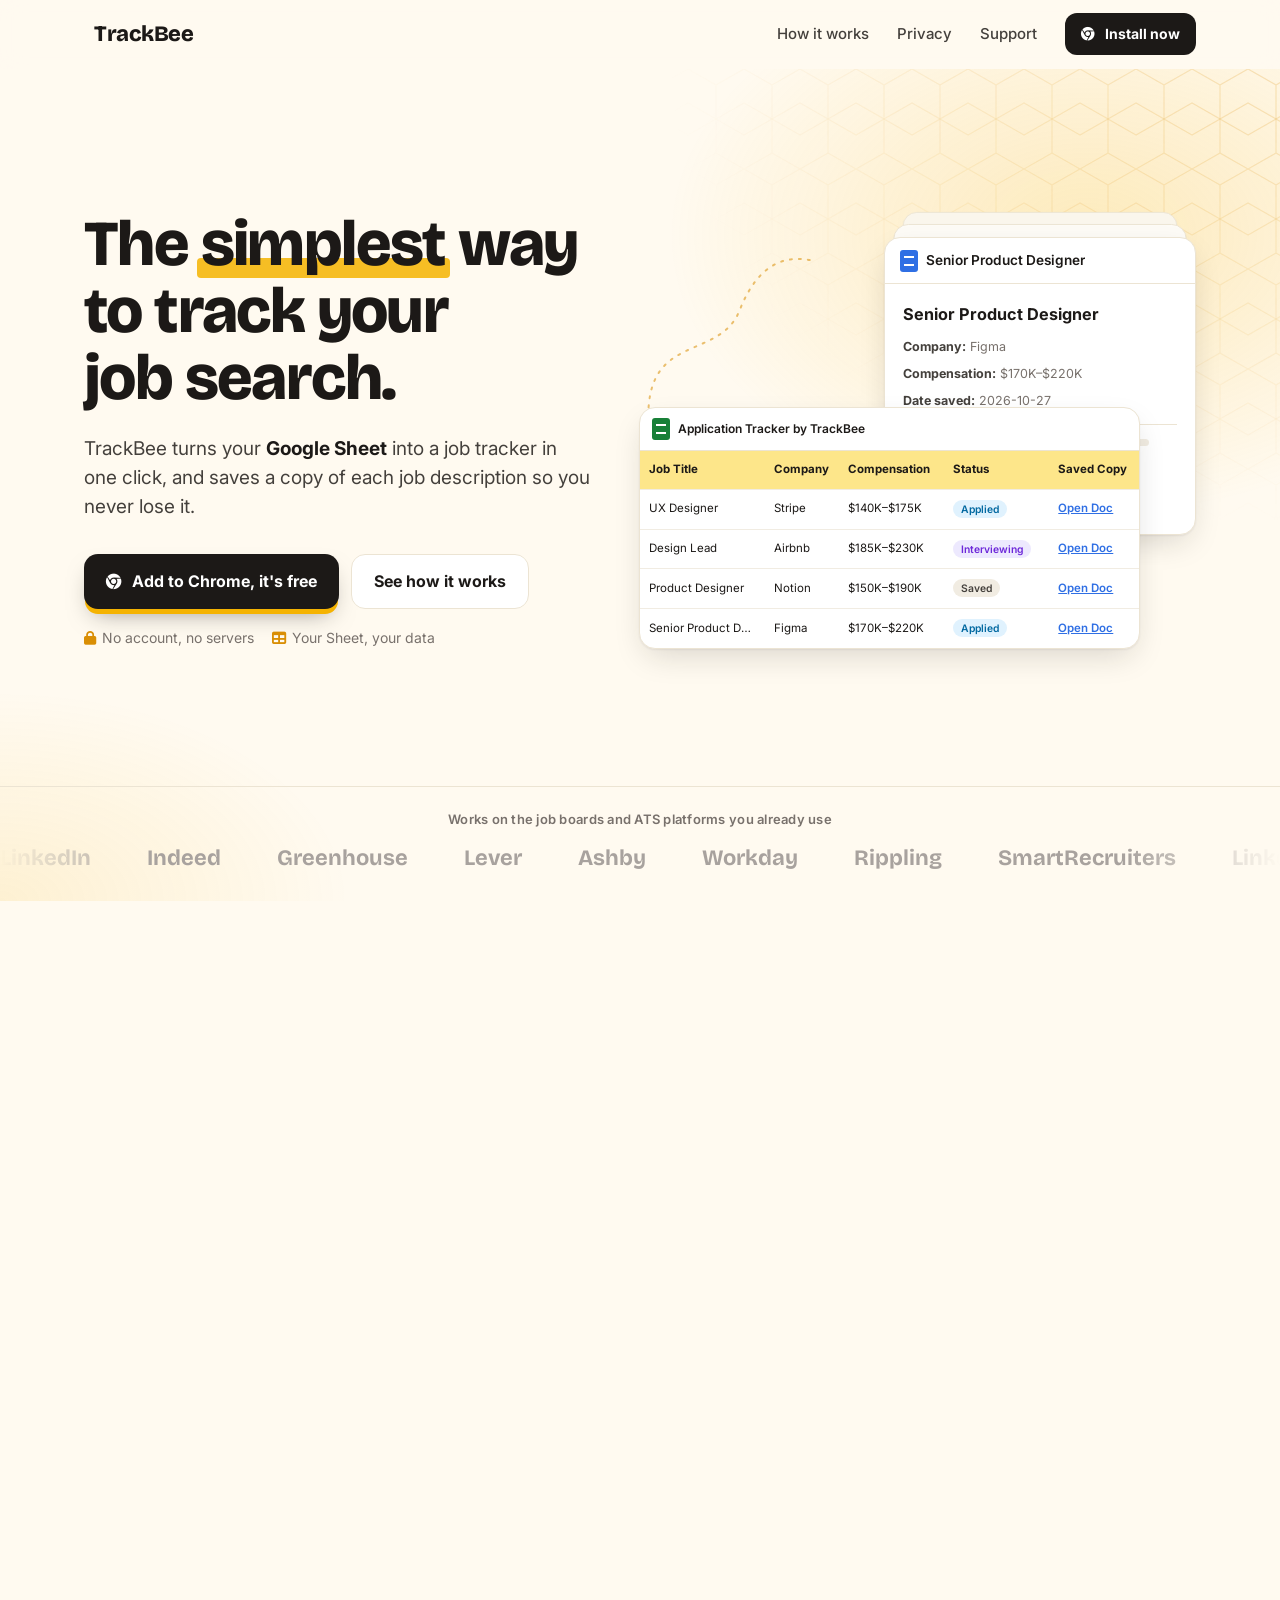
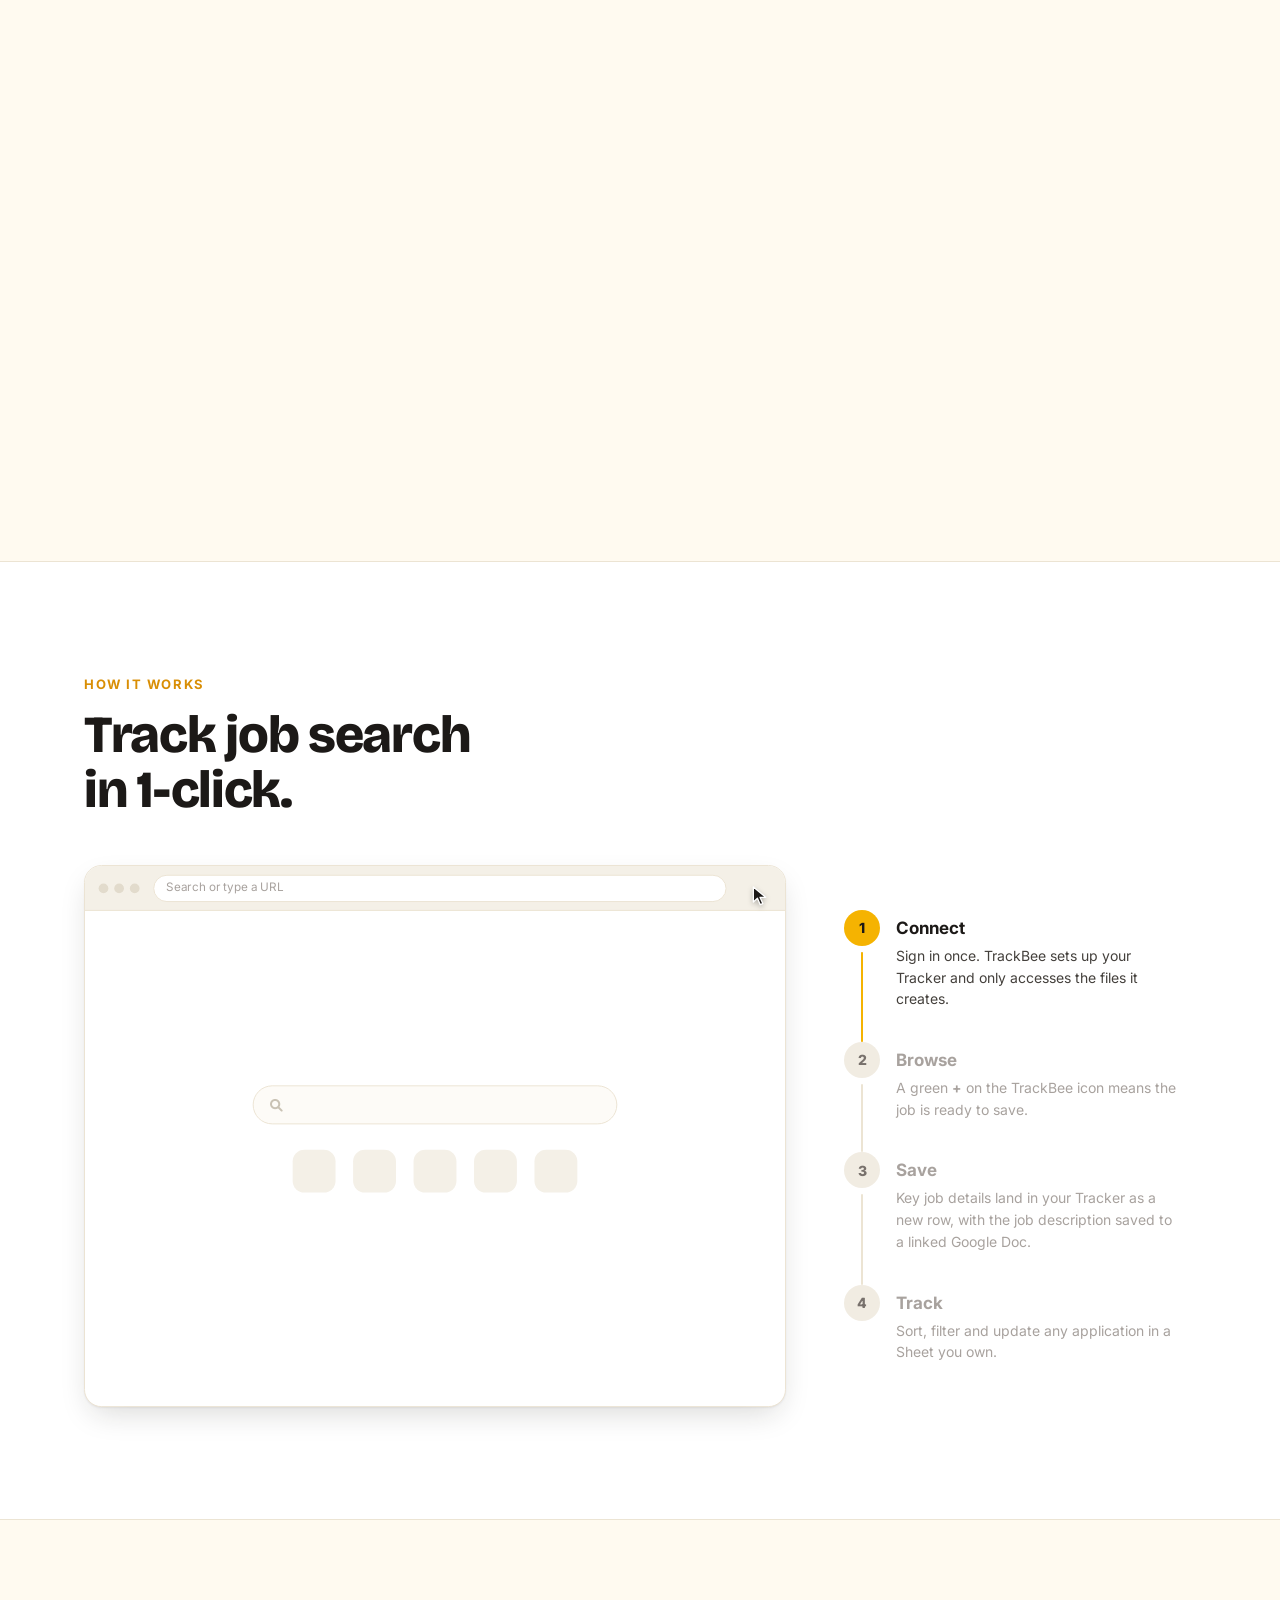
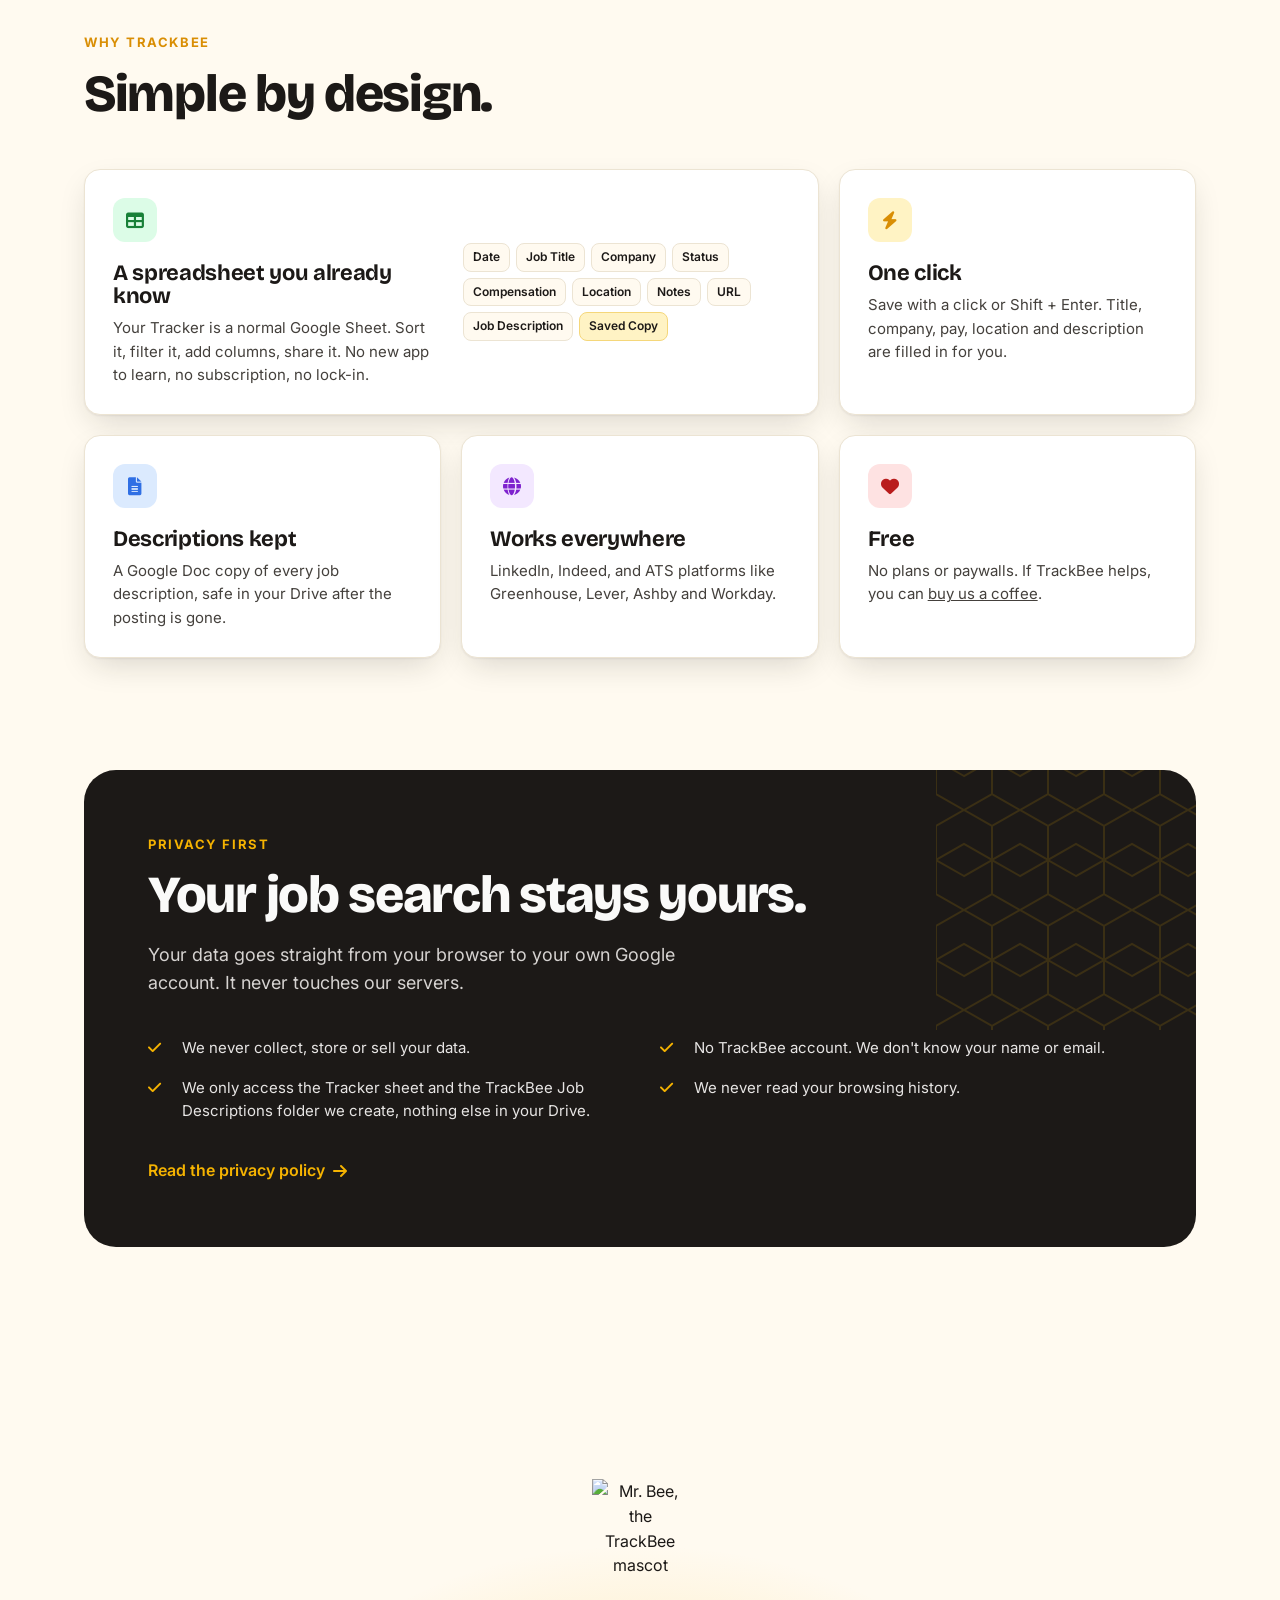
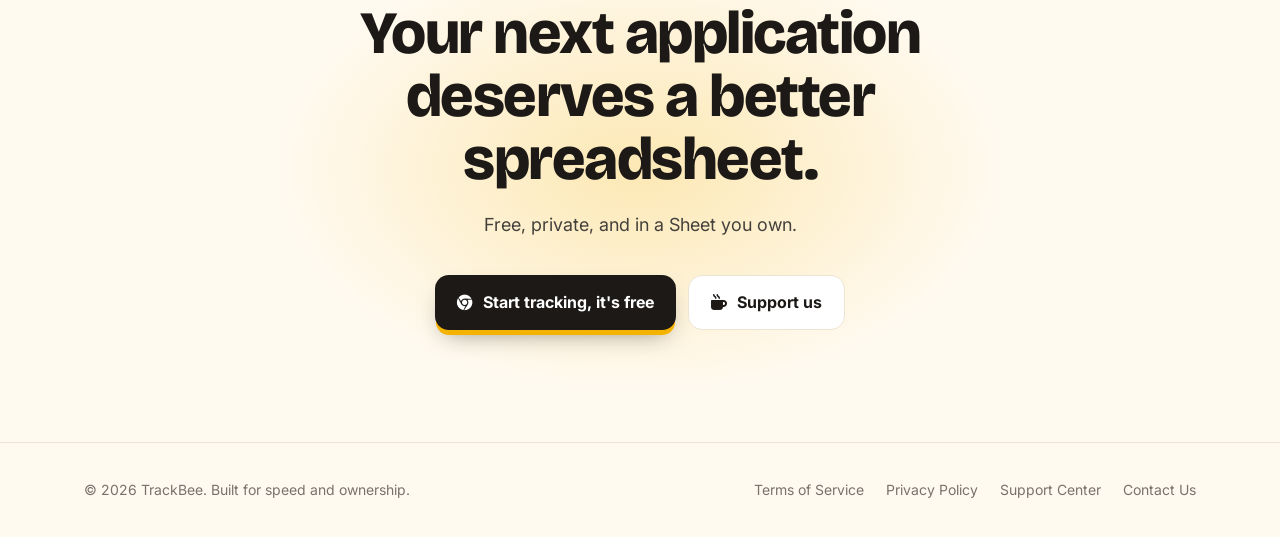
==== commit 50c89a74: "Version the stylesheet links on every page The Support page already loads styles.css?v=2. Privacy, T" ====
--- a/index.html
+++ b/index.html
@@ -10,7 +10,7 @@
     <meta property="og:image" content="https://usetrackbee.com/assets/step4.png">
     <link rel="icon" type="image/png" href="/assets/favicon.png">
     <link rel="stylesheet" href="https://cdnjs.cloudflare.com/ajax/libs/font-awesome/6.0.0/css/all.min.css">
-    <link rel="stylesheet" href="home.css">
+    <link rel="stylesheet" href="home.css?v=2">
 </head>
 
 <body>
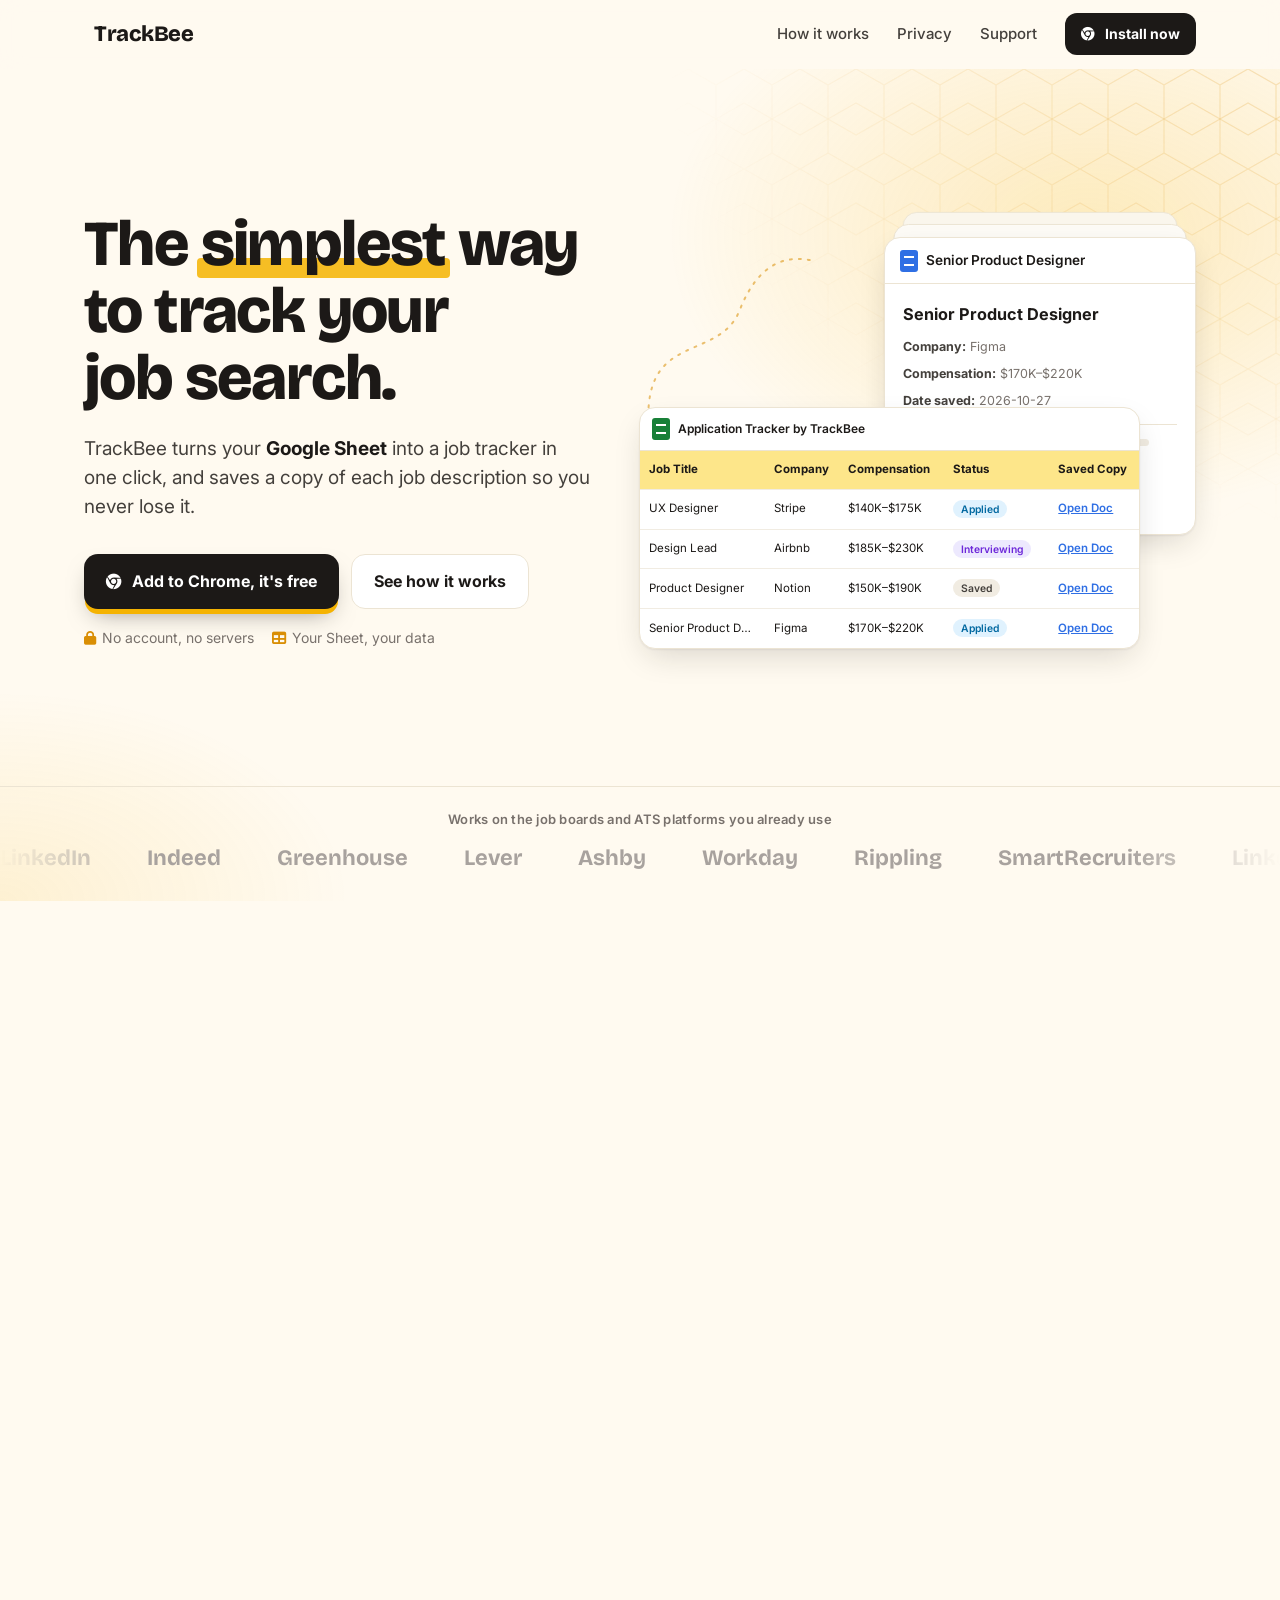
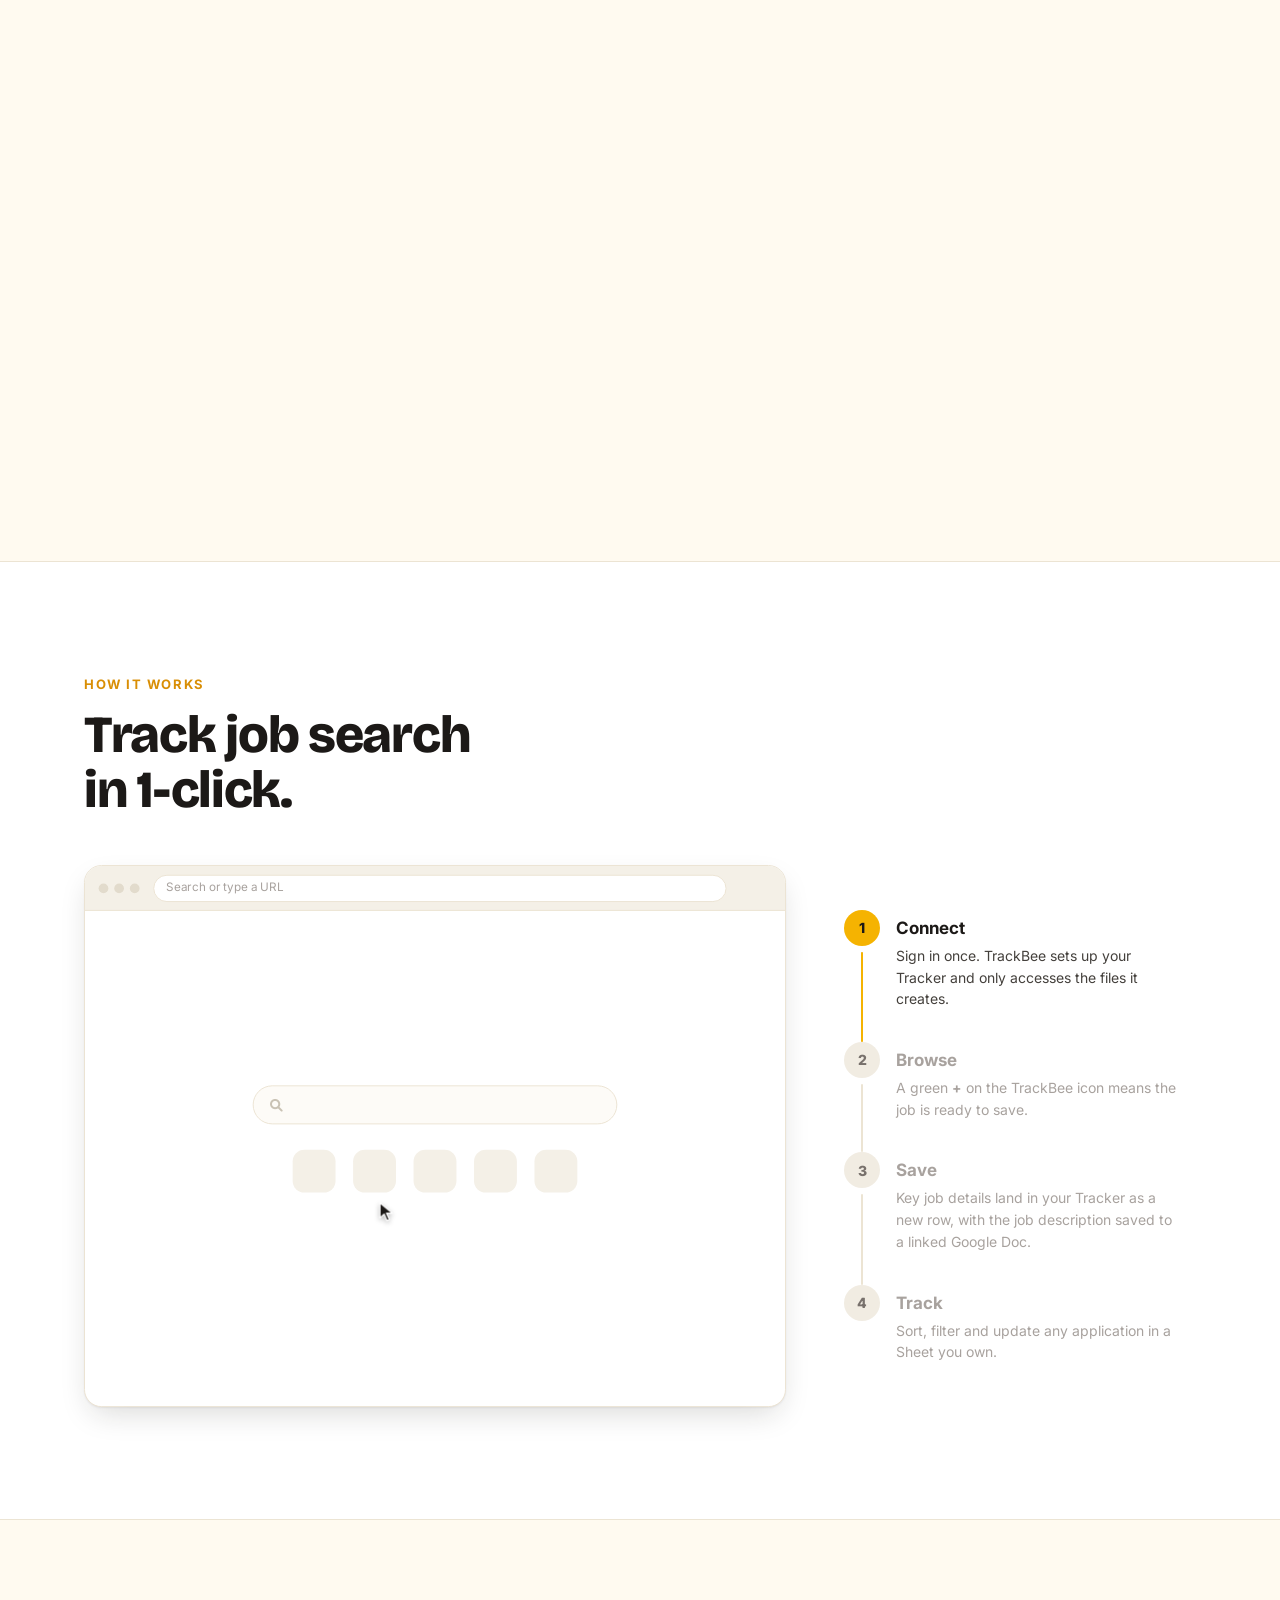
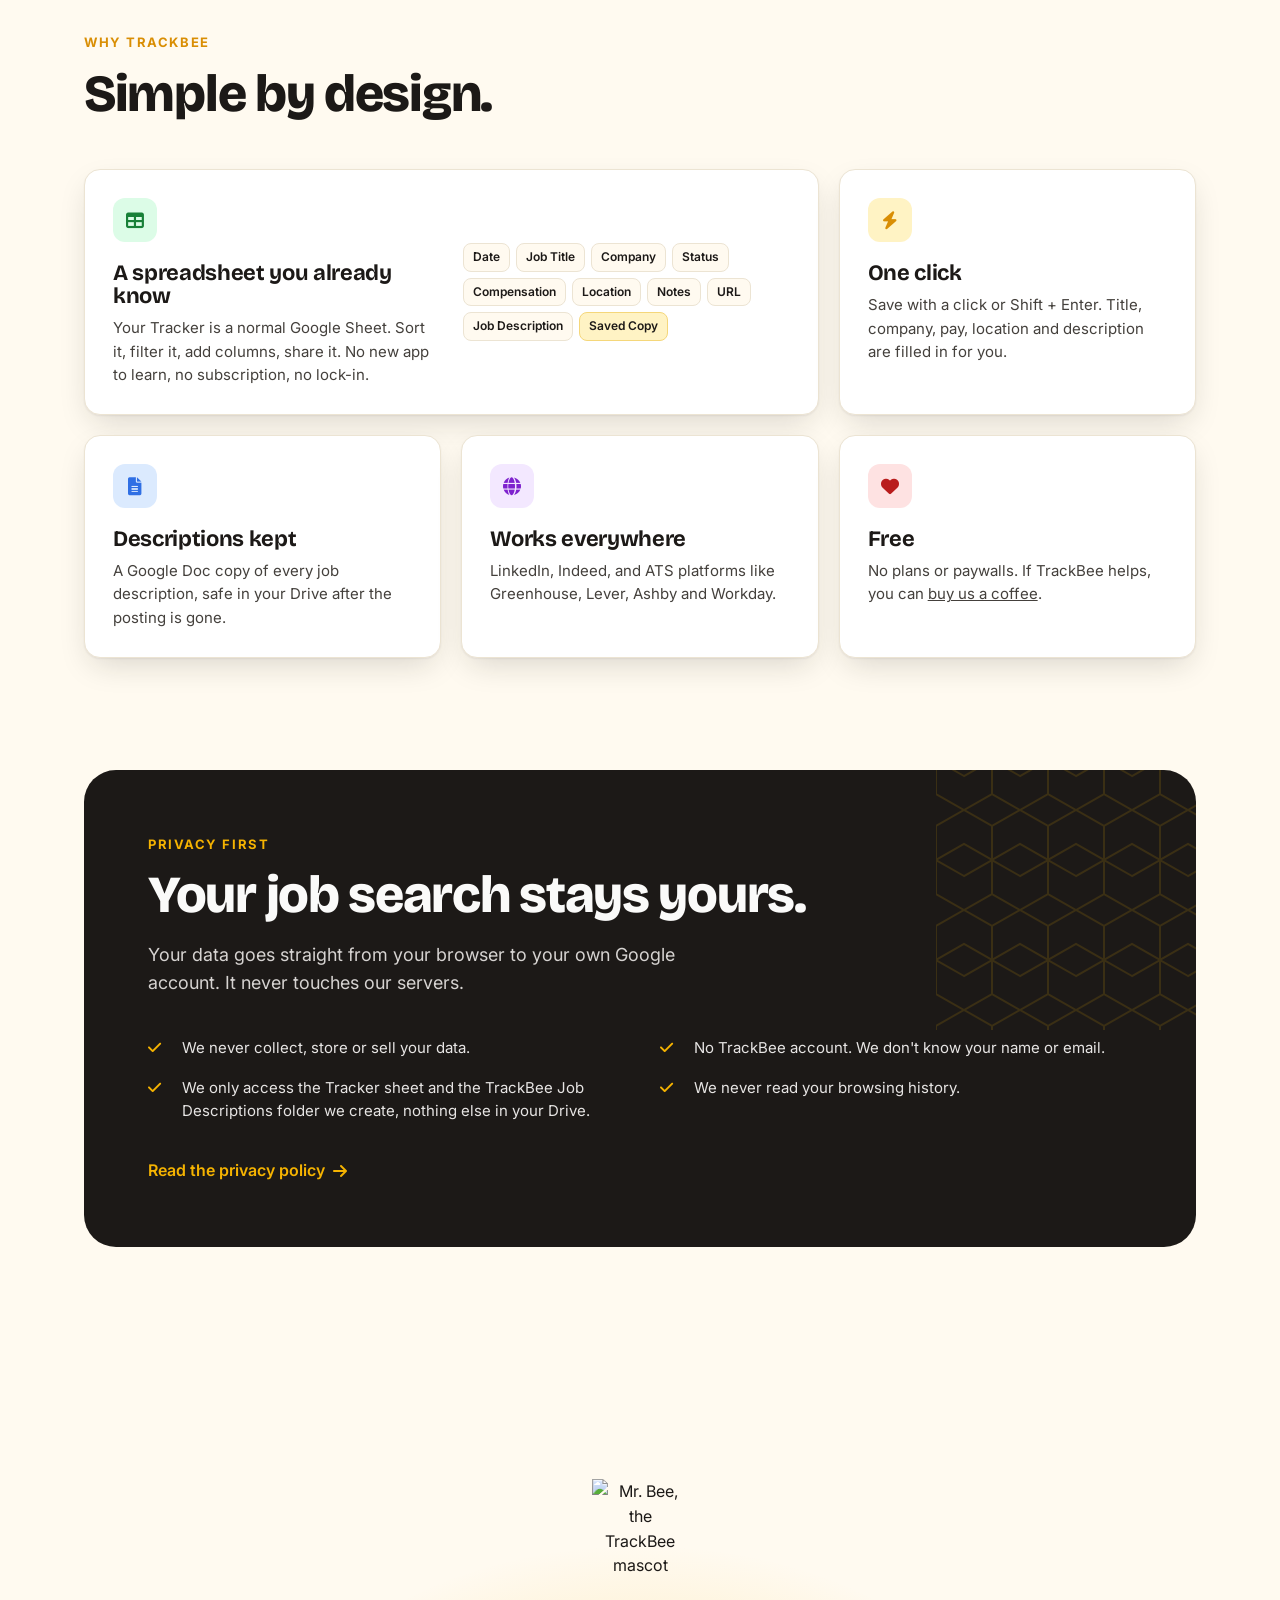
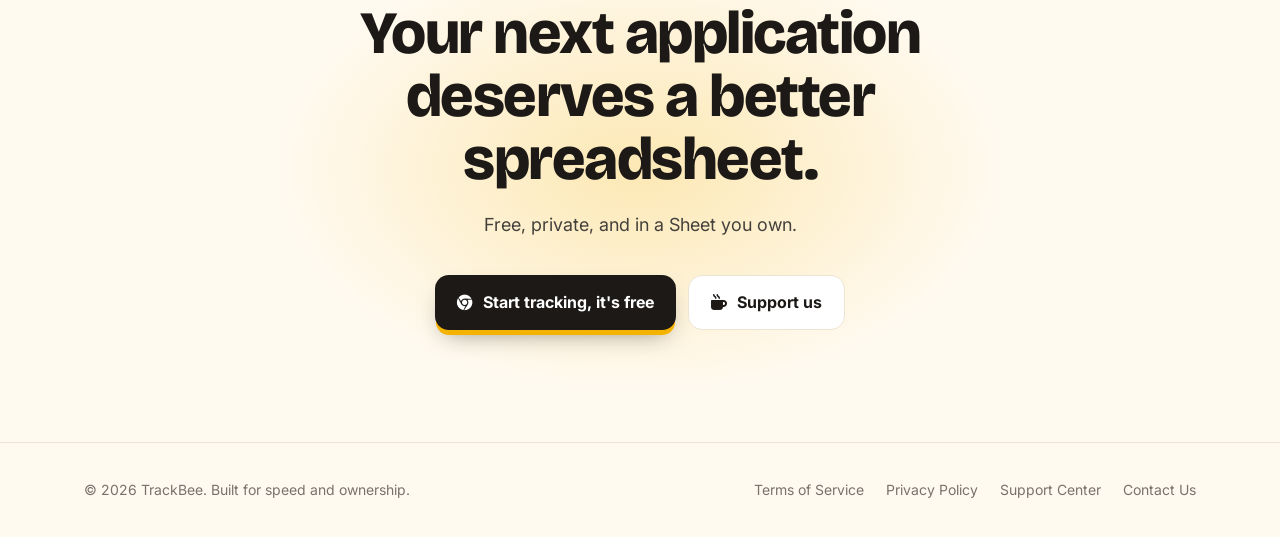
==== commit 9ff19ea5: "Update Buy Me a Coffee link to aime.studio Co-Authored-By: Claude Opus 5.5 <noreply@anthropic.com>" ====
--- a/index.html
+++ b/index.html
@@ -10,7 +10,8 @@
     <meta property="og:image" content="https://usetrackbee.com/assets/step4.png">
     <link rel="icon" type="image/png" href="/assets/favicon.png">
     <link rel="stylesheet" href="https://cdnjs.cloudflare.com/ajax/libs/font-awesome/6.0.0/css/all.min.css">
-    <link rel="stylesheet" href="home.css?v=2">
+    <link rel="stylesheet" href="site.css?v=1">
+    <link rel="stylesheet" href="home.css?v=3">
 </head>
 
 <body>
@@ -312,7 +313,7 @@
                 <div class="card feature reveal">
                     <div class="ico" style="background:#fee2e2;color:#b91c1c"><i class="fas fa-heart"></i></div>
                     <h3>Free</h3>
-                    <p>No plans or paywalls. If TrackBee helps, you can <a href="https://buymeacoffee.com/eemia.studio" target="_blank" rel="noopener" style="text-decoration:underline">buy us a coffee</a>.</p>
+                    <p>No plans or paywalls. If TrackBee helps, you can <a href="https://buymeacoffee.com/aime.studio" target="_blank" rel="noopener" style="text-decoration:underline">buy us a coffee</a>.</p>
                 </div>
             </div>
         </div>
@@ -346,7 +347,7 @@
                 <a href="https://chromewebstore.google.com/detail/trackbee-job-tracker-for/ncgglpjphaeeijgcmfojhafficeecapo" target="_blank" rel="noopener" class="btn btn-primary">
                     <i class="fab fa-chrome"></i> Start tracking, it's free
                 </a>
-                <a href="https://buymeacoffee.com/eemia.studio" target="_blank" rel="noopener" class="btn btn-ghost">
+                <a href="https://buymeacoffee.com/aime.studio" target="_blank" rel="noopener" class="btn btn-ghost">
                     <i class="fas fa-mug-hot"></i> Support us
                 </a>
             </div>
--- a/site.css
+++ b/site.css
@@ -0,0 +1,107 @@
+/* ── Shared styles for every page: fonts, colors, nav, buttons, cards, footer ──
+   The home page adds home.css; Support, Privacy and Terms add pages.css. */
+@import url('https://fonts.googleapis.com/css2?family=Bricolage+Grotesque:opsz,wght@12..96,600;12..96,700;12..96,800&family=Inter:wght@400;500;600;700&display=swap');
+
+:root {
+    --honey: #f5b301;
+    --honey-deep: #d98e04;
+    --honey-soft: #fff3c4;
+    --cream: #fffaf0;
+    --ink: #1c1917;
+    --ink-2: #44403c;
+    --muted: #78716c;
+    --line: #ece4d3;
+    --sheet-green: #188038;
+    --doc-blue: #2f6fe4;
+    --radius: 20px;
+    --shadow: 0 1px 2px rgba(28, 25, 23, .06), 0 12px 32px -8px rgba(28, 25, 23, .18);
+}
+
+* { box-sizing: border-box; }
+html { scroll-behavior: smooth; scroll-padding-top: 80px; }
+body {
+    margin: 0;
+    font-family: 'Inter', system-ui, sans-serif;
+    color: var(--ink);
+    background: var(--cream);
+    line-height: 1.55;
+    -webkit-font-smoothing: antialiased;
+    overflow-x: hidden;
+}
+img, video { max-width: 100%; display: block; }
+[hidden] { display: none !important; }
+a { color: inherit; text-decoration: none; }
+h1, h2, h3 {
+    font-family: 'Bricolage Grotesque', 'Inter', sans-serif;
+    letter-spacing: -0.025em;
+    line-height: 1.05;
+    margin: 0;
+}
+
+.wrap { max-width: 1160px; margin: 0 auto; padding: 0 24px; }
+/* On large screens the hero scene scales up (--scene-scale, set in index.html, and the same way
+   on the other pages so their nav and footer match); every other
+   container widens to the same edges so the margins line up down the page */
+.wrap { max-width: calc(1160px * var(--scene-scale, 1) - 48px * (var(--scene-scale, 1) - 1)); }
+.scene-grid.wrap { max-width: 1160px; }
+@media (max-width: 640px) { .wrap { padding: 0 16px; } }
+
+.section-label {
+    font-size: 13px; font-weight: 700; text-transform: uppercase; letter-spacing: .12em;
+    color: var(--honey-deep); margin-bottom: 14px;
+}
+.section-title { font-size: clamp(32px, 4.6vw, 52px); font-weight: 800; }
+.section-lede { font-size: 18px; color: var(--ink-2); max-width: 560px; margin: 18px 0 0; }
+
+/* Buttons */
+.btn {
+    display: inline-flex; align-items: center; justify-content: center; gap: 10px;
+    font-weight: 700; font-size: 16px;
+    padding: 14px 22px; border-radius: 14px;
+    transition: transform .15s ease, box-shadow .15s ease, background .15s ease;
+}
+.btn:active { transform: translateY(1px); }
+.btn-primary { background: var(--ink); color: #fff; box-shadow: 0 6px 0 -1px var(--honey), 0 12px 24px -10px rgba(28,25,23,.5); }
+.btn-primary:hover { transform: translateY(-2px); box-shadow: 0 8px 0 -1px var(--honey), 0 16px 28px -10px rgba(28,25,23,.5); }
+.btn-ghost { background: #fff; color: var(--ink); border: 1px solid var(--line); }
+.btn-ghost:hover { border-color: var(--honey); }
+
+/* Nav */
+.nav {
+    position: sticky; top: 0; z-index: 50;
+    background: rgba(255, 250, 240, .85);
+    backdrop-filter: blur(12px); -webkit-backdrop-filter: blur(12px);
+    border-bottom: 1px solid transparent;
+    transition: border-color .2s ease;
+}
+.nav.scrolled { border-bottom-color: var(--line); }
+.nav-inner { display: flex; align-items: center; justify-content: space-between; height: 68px; }
+.brand { display: flex; align-items: center; gap: 10px; font-family: 'Bricolage Grotesque', sans-serif; font-weight: 800; font-size: 22px; letter-spacing: -0.02em; }
+.brand img { height: 36px; width: auto; }
+.nav-links { display: flex; align-items: center; gap: 28px; font-size: 15px; font-weight: 500; color: var(--ink-2); }
+.nav-links a:not(.btn):hover, .nav-links a[aria-current="page"] { color: var(--honey-deep); }
+.nav-links .btn { padding: 10px 16px; font-size: 14px; border-radius: 12px; box-shadow: none; }
+@media (max-width: 860px) { .nav-links a:not(.btn) { display: none; } }
+
+/* Cards */
+.card {
+    background: #fff; border: 1px solid var(--line); border-radius: 16px;
+    box-shadow: var(--shadow);
+}
+
+@keyframes float { 0%, 100% { transform: translateY(0); } 50% { transform: translateY(-8px); } }
+
+/* Footer */
+.footer { border-top: 1px solid var(--line); padding: 36px 0; font-size: 14px; color: var(--muted); }
+.footer-inner { display: flex; justify-content: space-between; align-items: center; gap: 20px; flex-wrap: wrap; }
+.footer nav { display: flex; gap: 22px; flex-wrap: wrap; }
+.footer nav a:hover { color: var(--honey-deep); }
+
+/* Reveal */
+.reveal { opacity: 0; transform: translateY(24px); transition: opacity .6s ease, transform .6s ease; }
+.reveal.visible { opacity: 1; transform: none; }
+
+@media (prefers-reduced-motion: reduce) {
+    *, *::before, *::after { animation: none !important; transition: none !important; }
+    .reveal { opacity: 1; transform: none; }
+}
--- a/home.css
+++ b/home.css
@@ -1,85 +1,4 @@
-/* ── Home page (index.html) ── */
-@import url('https://fonts.googleapis.com/css2?family=Bricolage+Grotesque:opsz,wght@12..96,600;12..96,700;12..96,800&family=Inter:wght@400;500;600;700&display=swap');
-
-:root {
-    --honey: #f5b301;
-    --honey-deep: #d98e04;
-    --honey-soft: #fff3c4;
-    --cream: #fffaf0;
-    --ink: #1c1917;
-    --ink-2: #44403c;
-    --muted: #78716c;
-    --line: #ece4d3;
-    --sheet-green: #188038;
-    --doc-blue: #2f6fe4;
-    --radius: 20px;
-    --shadow: 0 1px 2px rgba(28, 25, 23, .06), 0 12px 32px -8px rgba(28, 25, 23, .18);
-}
-
-* { box-sizing: border-box; }
-html { scroll-behavior: smooth; scroll-padding-top: 80px; }
-body {
-    margin: 0;
-    font-family: 'Inter', system-ui, sans-serif;
-    color: var(--ink);
-    background: var(--cream);
-    line-height: 1.55;
-    -webkit-font-smoothing: antialiased;
-    overflow-x: hidden;
-}
-img, video { max-width: 100%; display: block; }
-a { color: inherit; text-decoration: none; }
-h1, h2, h3 {
-    font-family: 'Bricolage Grotesque', 'Inter', sans-serif;
-    letter-spacing: -0.025em;
-    line-height: 1.05;
-    margin: 0;
-}
-
-.wrap { max-width: 1160px; margin: 0 auto; padding: 0 24px; }
-/* On large screens the hero scene scales up (--scene-scale, set in index.html); every other
-   container widens to the same edges so the margins line up down the page */
-.wrap { max-width: calc(1160px * var(--scene-scale, 1) - 48px * (var(--scene-scale, 1) - 1)); }
-.scene-grid.wrap { max-width: 1160px; }
-@media (max-width: 640px) { .wrap { padding: 0 16px; } }
-
-.section-label {
-    font-size: 13px; font-weight: 700; text-transform: uppercase; letter-spacing: .12em;
-    color: var(--honey-deep); margin-bottom: 14px;
-}
-.section-title { font-size: clamp(32px, 4.6vw, 52px); font-weight: 800; }
-.section-lede { font-size: 18px; color: var(--ink-2); max-width: 560px; margin: 18px 0 0; }
-
-/* Buttons */
-.btn {
-    display: inline-flex; align-items: center; justify-content: center; gap: 10px;
-    font-weight: 700; font-size: 16px;
-    padding: 14px 22px; border-radius: 14px;
-    transition: transform .15s ease, box-shadow .15s ease, background .15s ease;
-}
-.btn:active { transform: translateY(1px); }
-.btn-primary { background: var(--ink); color: #fff; box-shadow: 0 6px 0 -1px var(--honey), 0 12px 24px -10px rgba(28,25,23,.5); }
-.btn-primary:hover { transform: translateY(-2px); box-shadow: 0 8px 0 -1px var(--honey), 0 16px 28px -10px rgba(28,25,23,.5); }
-.btn-ghost { background: #fff; color: var(--ink); border: 1px solid var(--line); }
-.btn-ghost:hover { border-color: var(--honey); }
-
-/* Nav */
-.nav {
-    position: sticky; top: 0; z-index: 50;
-    background: rgba(255, 250, 240, .85);
-    backdrop-filter: blur(12px); -webkit-backdrop-filter: blur(12px);
-    border-bottom: 1px solid transparent;
-    transition: border-color .2s ease;
-}
-.nav.scrolled { border-bottom-color: var(--line); }
-.nav-inner { display: flex; align-items: center; justify-content: space-between; height: 68px; }
-.brand { display: flex; align-items: center; gap: 10px; font-family: 'Bricolage Grotesque', sans-serif; font-weight: 800; font-size: 22px; letter-spacing: -0.02em; }
-.brand img { height: 36px; width: auto; }
-.nav-links { display: flex; align-items: center; gap: 28px; font-size: 15px; font-weight: 500; color: var(--ink-2); }
-.nav-links a:not(.btn):hover { color: var(--honey-deep); }
-.nav-links .btn { padding: 10px 16px; font-size: 14px; border-radius: 12px; box-shadow: none; }
-@media (max-width: 860px) { .nav-links a:not(.btn) { display: none; } }
-
+/* ── Home page (index.html), on top of site.css ── */
 /* Hero → saved copy scene */
 .scene-pin { position: relative; overflow: hidden; }
 .scene-pin::before {
@@ -147,10 +66,6 @@
 
 /* Hero visual: Tracker row + saved Doc copy */
 .flow { position: relative; height: 440px; }
-.card {
-    background: #fff; border: 1px solid var(--line); border-radius: 16px;
-    box-shadow: var(--shadow);
-}
 .bar { height: 7px; border-radius: 4px; background: #f1ece2; margin-bottom: 7px; }
 .bar.w90 { width: 90%; } .bar.w75 { width: 75%; } .bar.w60 { width: 60%; } .bar.w82 { width: 82%; }
 
@@ -463,19 +378,3 @@
 .final h2 { font-size: clamp(36px, 5.4vw, 60px); font-weight: 800; max-width: 760px; margin: 0 auto; }
 .final p { font-size: 18px; color: var(--ink-2); margin: 20px auto 36px; max-width: 520px; }
 .final .hero-cta { justify-content: center; }
-@keyframes float { 0%, 100% { transform: translateY(0); } 50% { transform: translateY(-8px); } }
-
-/* Footer */
-.footer { border-top: 1px solid var(--line); padding: 36px 0; font-size: 14px; color: var(--muted); }
-.footer-inner { display: flex; justify-content: space-between; align-items: center; gap: 20px; flex-wrap: wrap; }
-.footer nav { display: flex; gap: 22px; flex-wrap: wrap; }
-.footer nav a:hover { color: var(--honey-deep); }
-
-/* Reveal */
-.reveal { opacity: 0; transform: translateY(24px); transition: opacity .6s ease, transform .6s ease; }
-.reveal.visible { opacity: 1; transform: none; }
-
-@media (prefers-reduced-motion: reduce) {
-    *, *::before, *::after { animation: none !important; transition: none !important; }
-    .reveal { opacity: 1; transform: none; }
-}
